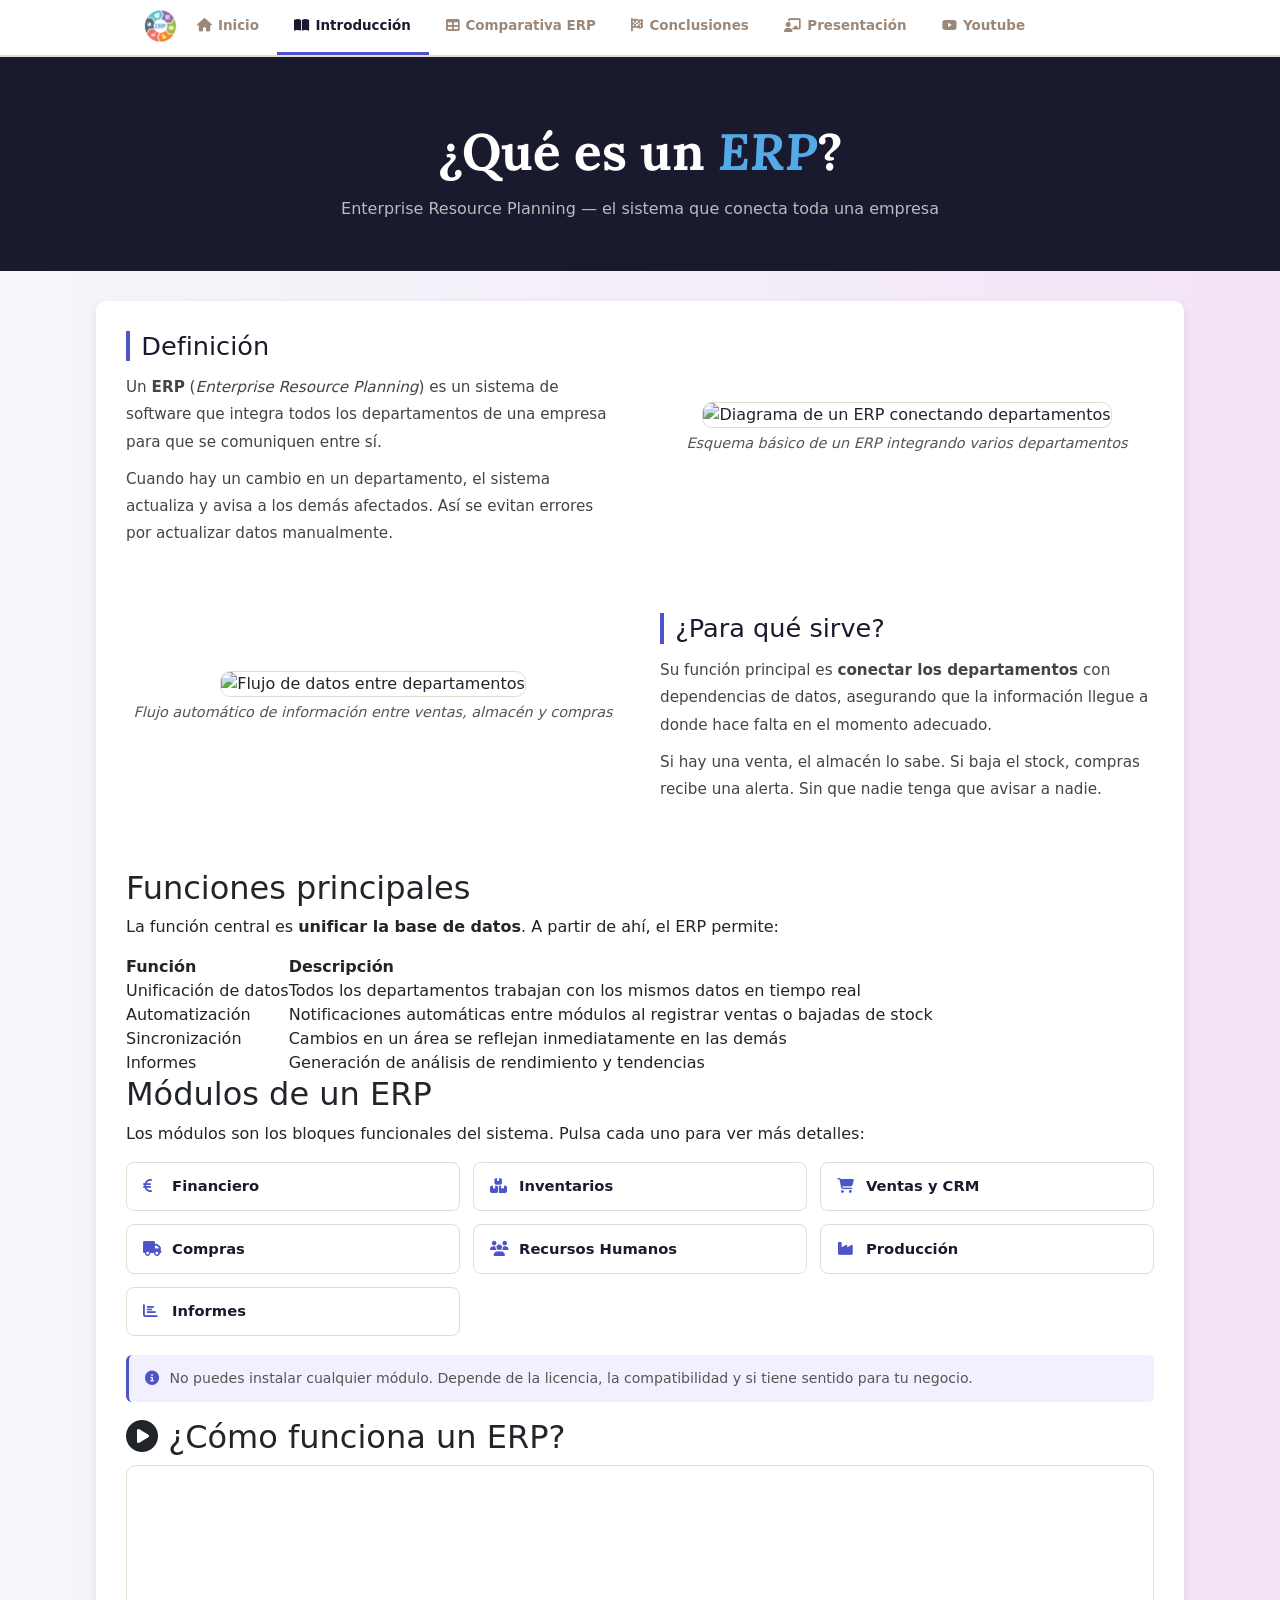
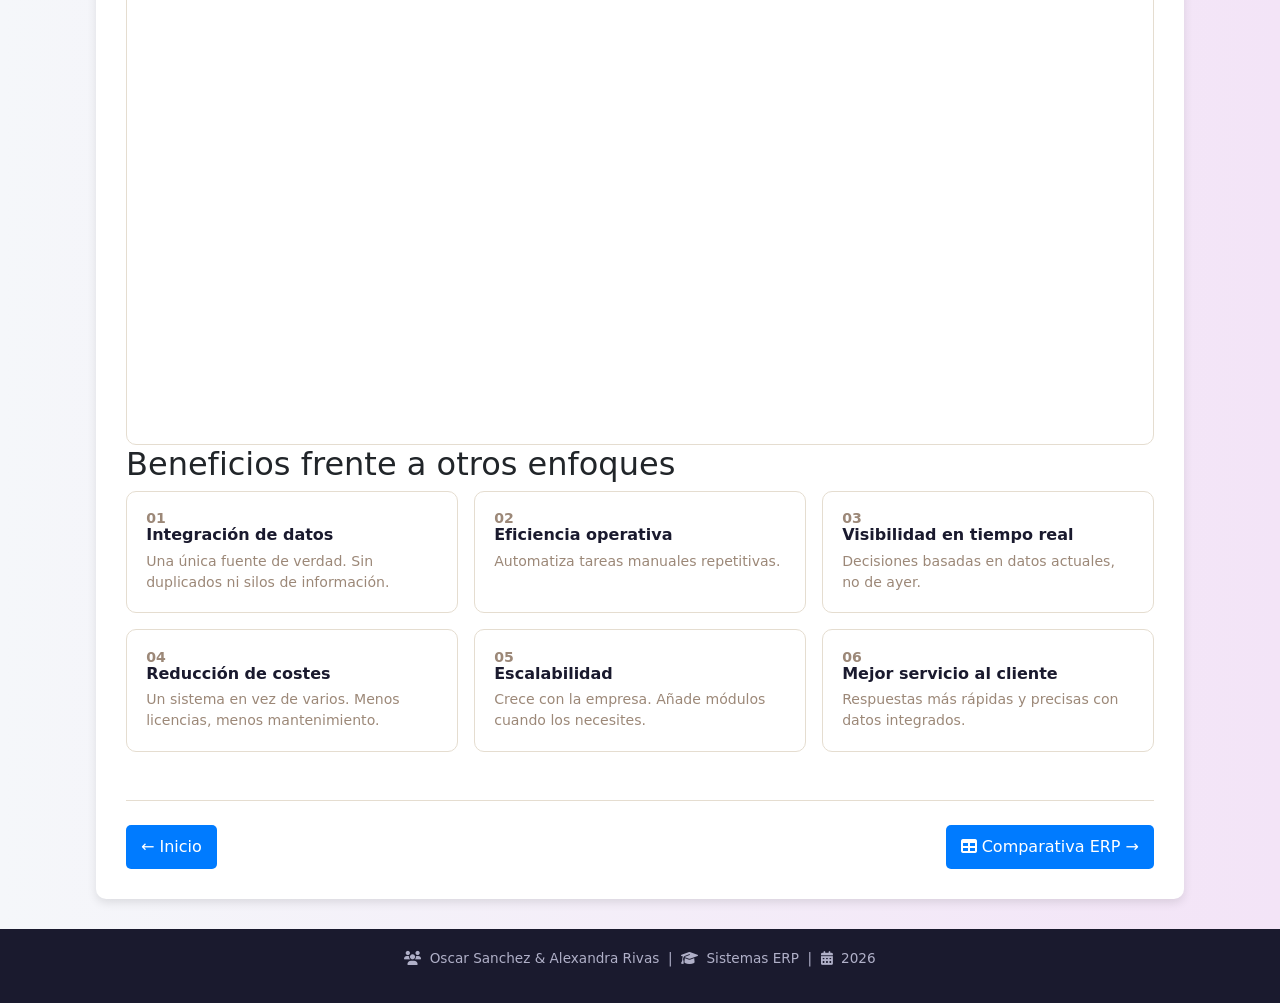
==== paginas/introduccion.html @ 2d0e653b "Estructura medio echa" ====
<!DOCTYPE html>
<html lang="es">
<head>
  <meta charset="UTF-8" />
  <meta name="viewport" content="width=device-width, initial-scale=1.0" />
  <title>Introducción — ERP</title>
  <link rel="icon" href="../img/logo.png" />
  <link rel="stylesheet" href="../css/style.css" />
  <link rel="stylesheet" href="https://cdnjs.cloudflare.com/ajax/libs/font-awesome/6.5.1/css/all.min.css" />
  <link rel="stylesheet" href="https://cdn.jsdelivr.net/npm/bootstrap@5.3.3/dist/css/bootstrap.min.css" />
</head>
<body>

<!-- NAV -->
<nav>
  <ul>
    <li>
      <a href="../index.html" class="logo">
        <img src="../img/logo.png" alt="Logo ERP" />
      </a>
    </li>
    <li><a href="../index.html"><i class="fas fa-house"></i> Inicio</a></li>
    <li><a href="introduccion.html"><i class="fas fa-book-open"></i> Introducción</a></li>
    <li><a href="comparativa.html"><i class="fas fa-table"></i> Comparativa ERP</a></li>
    <li><a href="conclusiones.html"><i class="fas fa-flag-checkered"></i> Conclusiones</a></li>
    <li><a href="presentacion.html"><i class="fas fa-chalkboard-teacher"></i> Presentación</a></li>
    <li><a href="youtube.html"><i class="fab fa-youtube"></i> Youtube</a></li>
  </ul>
</nav>

<!-- CABECERA -->
<div class="cabecera_pagina">
  <h1>¿Qué es un <em>ERP</em>?</h1>
  <p>Enterprise Resource Planning — el sistema que conecta toda una empresa</p>
</div>

<main class="pagina">

  <!-- Definición con imagen-->
  <section class="bloque_texto_img aparece">
    <div class="bloque_texto">
      <h2>Definición</h2>
      <p>Un <strong>ERP</strong> (<em>Enterprise Resource Planning</em>) es un sistema de software que integra todos los departamentos de una empresa para que se comuniquen entre sí.</p>
      <p>Cuando hay un cambio en un departamento, el sistema actualiza y avisa a los demás afectados. Así se evitan errores por actualizar datos manualmente.</p>
    </div>
    <figure class="bloque_figura">
      <!-- Imagen representativa del concepto ERP -->
      <img src="../img/erp.gif" alt="Diagrama de un ERP conectando departamentos" />
      <p class="texto_imagen">Esquema básico de un ERP integrando varios departamentos</p>
    </figure>
  </section>

  <!-- Para qué sirve -->
  <section class="bloque_texto_img invertido aparece">
    <div class="bloque_texto">
      <h2>¿Para qué sirve?</h2>
      <p>Su función principal es <strong>conectar los departamentos</strong> con dependencias de datos, asegurando que la información llegue a donde hace falta en el momento adecuado.</p>
      <p>Si hay una venta, el almacén lo sabe. Si baja el stock, compras recibe una alerta. Sin que nadie tenga que avisar a nadie.</p>
    </div>
    <figure class="bloque_figura">
      <img src="../img/erp.gif" alt="Flujo de datos entre departamentos" />
      <p class="texto_imagen">Flujo automático de información entre ventas, almacén y compras</p>
    </figure>
  </section>

  <!-- Funciones con tabla -->
  <section class="bloque_central aparece">
    <h2>Funciones principales</h2>
    <p>La función central es <strong>unificar la base de datos</strong>. A partir de ahí, el ERP permite:</p>

    <table class="tabla_info">
      <thead>
        <tr>
          <th>Función</th>
          <th>Descripción</th>
        </tr>
      </thead>
      <tbody>
        <tr>
          <td>Unificación de datos</td>
          <td>Todos los departamentos trabajan con los mismos datos en tiempo real</td>
        </tr>
        <tr>
          <td>Automatización</td>
          <td>Notificaciones automáticas entre módulos al registrar ventas o bajadas de stock</td>
        </tr>
        <tr>
          <td>Sincronización</td>
          <td>Cambios en un área se reflejan inmediatamente en las demás</td>
        </tr>
        <tr>
          <td>Informes</td>
          <td>Generación de análisis de rendimiento y tendencias</td>
        </tr>
      </tbody>
    </table>
  </section>

  <!-- Módulos con details/summary -->
  <section class="bloque_central aparece">
    <h2>Módulos de un ERP</h2>
    <p>Los módulos son los bloques funcionales del sistema. Pulsa cada uno para ver más detalles:</p>

    <div class="lista_modulos">

      <details class="modulo">
        <summary><i class="fas fa-euro-sign"></i> Financiero</summary>
        <p>Gestión del dinero y el presupuesto. Imprescindible para tomar decisiones.</p>
      </details>

      <details class="modulo">
        <summary><i class="fas fa-boxes"></i> Inventarios</summary>
        <p>Evita roturas de stock y controla el movimiento de mercancías.</p>
      </details>

      <details class="modulo">
        <summary><i class="fas fa-shopping-cart"></i> Ventas y CRM</summary>
        <p>Maneja datos de ventas y ayuda a mantener a los clientes satisfechos.</p>
      </details>

      <details class="modulo">
        <summary><i class="fas fa-truck"></i> Compras</summary>
        <p>Controla compras a proveedores para asegurar el suministro.</p>
      </details>

      <details class="modulo">
        <summary><i class="fas fa-users"></i> Recursos Humanos</summary>
        <p>Gestiona empleados: salarios, nóminas, vacaciones y bajas.</p>
      </details>

      <details class="modulo">
        <summary><i class="fas fa-industry"></i> Producción</summary>
        <p>Planifica y controla la fabricación. Solo útil si la empresa produce.</p>
      </details>

      <details class="modulo">
        <summary><i class="fas fa-chart-bar"></i> Informes</summary>
        <p>Detecta tendencias, épocas de mayor demanda y rendimiento general.</p>
      </details>

    </div>

    <p class="nota"><i class="fas fa-info-circle"></i> No puedes instalar cualquier módulo. Depende de la licencia, la compatibilidad y si tiene sentido para tu negocio.</p>
  </section>

  <!-- Vídeo explicativo -->
  <section class="bloque_central aparece">
    <h2><i class="fas fa-play-circle"></i> ¿Cómo funciona un ERP?</h2>
    <div class="video_contenedor">
      <iframe
        src="https://www.youtube.com/embed/TpOrRFgFiMg"
        title="Explicación de qué es un ERP"
        allowfullscreen>
      </iframe>
    </div>
  </section>

  <!-- Beneficios con tarjetas Bootstrap -->
  <section class="bloque_central aparece">
    <h2>Beneficios frente a otros enfoques</h2>
    <div class="row g-3">
      <div class="col-md-4">
        <div class="tarjeta">
          <p class="tarjeta_num">01</p>
          <h3>Integración de datos</h3>
          <p>Una única fuente de verdad. Sin duplicados ni silos de información.</p>
        </div>
      </div>
      <div class="col-md-4">
        <div class="tarjeta">
          <p class="tarjeta_num">02</p>
          <h3>Eficiencia operativa</h3>
          <p>Automatiza tareas manuales repetitivas.</p>
        </div>
      </div>
      <div class="col-md-4">
        <div class="tarjeta">
          <p class="tarjeta_num">03</p>
          <h3>Visibilidad en tiempo real</h3>
          <p>Decisiones basadas en datos actuales, no de ayer.</p>
        </div>
      </div>
      <div class="col-md-4">
        <div class="tarjeta">
          <p class="tarjeta_num">04</p>
          <h3>Reducción de costes</h3>
          <p>Un sistema en vez de varios. Menos licencias, menos mantenimiento.</p>
        </div>
      </div>
      <div class="col-md-4">
        <div class="tarjeta">
          <p class="tarjeta_num">05</p>
          <h3>Escalabilidad</h3>
          <p>Crece con la empresa. Añade módulos cuando los necesites.</p>
        </div>
      </div>
      <div class="col-md-4">
        <div class="tarjeta">
          <p class="tarjeta_num">06</p>
          <h3>Mejor servicio al cliente</h3>
          <p>Respuestas más rápidas y precisas con datos integrados.</p>
        </div>
      </div>
    </div>
  </section>

  <!-- Navegación entre páginas -->
  <div class="nav_paginas">
    <a href="../index.html" class="boton_nav"><span>←</span> Inicio</a>
    <a href="comparativa.html" class="boton_nav"><i class="fas fa-table"></i> Comparativa ERP <span>→</span></a>
  </div>

</main>

<!-- FOOTER -->
<footer>
  <p>
    <i class="fas fa-users"></i> Oscar Sanchez &amp; Alexandra Rivas
    &nbsp;|&nbsp;
    <i class="fas fa-graduation-cap"></i> Sistemas ERP
    &nbsp;|&nbsp;
    <i class="fas fa-calendar-alt"></i> 2026
  </p>
</footer>

<script src="https://cdn.jsdelivr.net/npm/bootstrap@5.3.3/dist/js/bootstrap.bundle.min.js"></script>
<script src="../js/main.js"></script>
</body>
</html>
---- css/style.css ----
@import url('https://fonts.googleapis.com/css2?family=Lora:ital,wght@0,400;0,600;0,700;1,400&family=Nunito:wght@300;400;600;700;800&display=swap');

/* ====== VARIABLES ====== */
:root {
  --crema:         #faf7f2;
  --suave:         #f0ebe1;
  --borde:         #e5ddd0;
  --marron:        #6b4f3a;
  --oscuro:        #1a1a2e;
  --naranja:       #e07b39;
  --gris:          #9c8878;
  --azul_fondo:    #eef3fa;
  --azul:          #4e54c8;
  --verde_fondo:   #edf6ed;
  --verde:         #3d7a3c;
  --durazno_fondo: #fdf3eb;
  --durazno:       #c0622a;
}

/* ====== RESET BASE ====== */
* { margin: 0; padding: 0; box-sizing: border-box; }
html { scroll-behavior: smooth; }

body {
  font-family: 'Nunito', sans-serif;
  background: var(--crema);
  color: var(--oscuro);
  overflow-x: hidden;
  background: linear-gradient(to right, #f5f7fa, #f3e4f7);
  font-family: Arial, sans-serif;
}

/* ====== NAV ====== */
nav {
  position: sticky;
  top: 0;
  z-index: 100;
  background: #fff;
  border-bottom: 2px solid var(--borde);
  padding: 0 2rem;
  box-shadow: 0 2px 14px rgba(0,0,0,0.05);
}

nav ul {
  list-style: none;
  display: flex;
  max-width: 1060px;
  margin: 0 auto;
  overflow-x: auto;
}

nav ul li a {
  display: flex;
  align-items: center;
  gap: 0.4rem;
  padding: 1rem 1.1rem;
  color: var(--gris);
  text-decoration: none;
  font-size: 0.84rem;
  font-weight: 700;
  white-space: nowrap;
  border-bottom: 3px solid transparent;
  transition: color 0.2s, border-color 0.2s;
}

nav ul li a:hover,
nav ul li a.activo {
  color: var(--oscuro);
  border-bottom-color: var(--azul);
}

/* Logo en el nav */
.logo {
  display: flex;
  align-items: center;
  margin-right: auto;
  padding: 0.6rem 0;
  text-decoration: none;
}

.logo img {
  height: 32px;
  width: auto;
}

/* ====== FOOTER ====== */
footer {
  background-color: var(--oscuro);
  color: #b0b0c8;
  text-align: center;
  padding: 1.2rem 1rem;
  font-size: 0.85rem;
}

footer i { margin-right: 4px; }

/* ====== PORTADA (index) ====== */
.portada {
  background-image: url(../img/erp.gif);
  background-size: cover;
  background-position: center;
  min-height: 100vh;
  display: flex;
  flex-direction: column;
  justify-content: center;
  align-items: center;
  text-align: center;
  padding: 5rem 2rem 4rem;
}

.fondo_titulo {
  background-color: rgba(0,0,0,0.55);
  display: inline-block;
  padding: 24px 36px;
  border-radius: 14px;
}

.portada h1 {
  color: #fff;
  text-shadow: 2px 2px 8px rgba(0,0,0,0.7);
  font-family: 'Lora', serif;
  font-size: clamp(2.2rem, 5.5vw, 4.5rem);
  font-weight: 700;
  line-height: 1.2;
  max-width: 820px;
  animation: subirFade 0.6s 0.1s ease both;
}

.portada h1 em {
  font-style: italic;
  color: #54aae7;
}

/* ====== CABECERA DE PÁGINA INTERIOR ====== */
.cabecera_pagina {
  background: var(--oscuro);
  color: #fff;
  text-align: center;
  padding: 4rem 2rem 3rem;
  position: relative;
  overflow: hidden;
}

.cabecera_pagina h1 {
  font-family: 'Lora', serif;
  font-size: clamp(2rem, 4.5vw, 3.2rem);
  font-weight: 700;
  line-height: 1.2;
  margin-bottom: 0.8rem;
}

.cabecera_pagina h1 em {
  color: #54aae7;
  font-style: italic;
}

.cabecera_pagina p {
  color: rgba(255,255,255,0.7);
  font-size: 1rem;
  max-width: 600px;
  margin: 0 auto;
  line-height: 1.7;
}



/* ====== LAYOUT PRINCIPAL ====== */
.contenido {
  max-width: 1060px;
  margin: 0 auto;
  padding: 4rem 2rem;
}

/* Fondo alternativo para secciones */
.fondo_calido {
  background: var(--suave);
  padding: 4rem 2rem;
}

.fondo_calido .contenido {
  padding: 0;
}

/* ====== ETIQUETA PEQUEÑA (encima de h2) ====== */
.etiqueta {
  display: inline-flex;
  align-items: center;
  gap: 0.5rem;
  font-size: 0.72rem;
  font-weight: 800;
  letter-spacing: 0.14em;
  text-transform: uppercase;
  color: var(--naranja);
  margin-bottom: 0.6rem;
}

/* Títulos h2 de sección */
h2.titulo {
  font-family: 'Lora', serif;
  font-size: clamp(1.6rem, 3.5vw, 2.4rem);
  font-weight: 700;
  color: var(--oscuro);
  margin-bottom: 0.7rem;
}

.descripcion_seccion {
  font-size: 1rem;
  color: var(--gris);
  line-height: 1.85;
  max-width: 640px;
  margin-bottom: 2.5rem;
}

/* ====== TARJETAS DE ÁREAS (index) ====== */
.bloques {
  display: grid;
  grid-template-columns: repeat(auto-fit, minmax(230px, 1fr));
  gap: 1.2rem;
}

.bloque_area {
  border-radius: 18px;
  padding: 2rem 1.8rem;
  text-decoration: none;
  display: block;
  transition: transform 0.25s, box-shadow 0.25s;
}

.bloque_area:hover {
  transform: translateY(-5px);
  box-shadow: 0 16px 40px rgba(0,0,0,0.1);
}

.bloque_area.erp      { background: var(--azul_fondo);    border: 2px solid #c8daf0; }
.bloque_area.modulos  { background: var(--verde_fondo);   border: 2px solid #b8ddb8; }
.bloque_area.ventajas { background: var(--durazno_fondo); border: 2px solid #f0ccaa; }

.icono_bloque {
  font-size: 2.5rem;
  margin-bottom: 0.8rem;
  display: block;
}

.bloque_area h3 {
  font-family: 'Lora', serif;
  font-size: 1.05rem;
  font-weight: 700;
  margin-bottom: 0.5rem;
}

.bloque_area.erp h3      { color: var(--azul); }
.bloque_area.modulos h3  { color: var(--verde); }
.bloque_area.ventajas h3 { color: var(--durazno); }

.bloque_area p {
  font-size: 0.87rem;
  line-height: 1.65;
  color: var(--marron);
}

/* ====== PÁGINA INTERIOR (introduccion, etc.) ====== */
.pagina {
  background-color: white;
  padding: 30px;
  margin: 30px auto;
  width: 85%;
  border-radius: 10px;
  box-shadow: 0 4px 10px rgba(0,0,0,0.1);
}

/* Bloques texto + imagen */
.bloque_texto_img {
  display: flex;
  gap: 2.5rem;
  align-items: center;
  margin-bottom: 3.5rem;
  flex-wrap: wrap;
}

.bloque_texto_img.invertido {
  flex-direction: row-reverse;
}

.bloque_texto {
  flex: 1;
  min-width: 260px;
}

.bloque_texto h2 {
  font-size: 1.6rem;
  color: var(--oscuro);
  margin-bottom: 0.8rem;
  border-left: 4px solid var(--azul);
  padding-left: 0.7rem;
}

.bloque_texto p {
  font-size: 0.95rem;
  line-height: 1.8;
  color: #444;
  margin-bottom: 0.6rem;
}

/* figure con imagen */
.bloque_figura {
  flex: 1;
  min-width: 260px;
  text-align: center;
}

.bloque_figura img {
  width: 100%;
  border-radius: 10px;
  border: 1px solid var(--borde);
}



.texto_imagen {
  text-align: center;
  font-size: 0.9rem;
  color: #555;
  margin-top: 5px;
  font-style: italic;
}
/* ====== MÓDULOS details/summary ====== */
.lista_modulos {
  display: grid;
  grid-template-columns: repeat(auto-fill, minmax(280px, 1fr));
  gap: 0.8rem;
  margin-top: 1rem;
}

.modulo {
  border: 1px solid var(--borde);
  border-radius: 8px;
  background: #fff;
  overflow: hidden;
}

.modulo summary {
  padding: 0.8rem 1rem;
  font-weight: 700;
  cursor: pointer;
  list-style: none;
  color: var(--oscuro);
  font-size: 0.92rem;
  transition: background 0.2s;
}

.modulo summary:hover {
  background: var(--azul_fondo);
}

.modulo summary i {
  color: var(--azul);
  margin-right: 8px;
  width: 16px;
}

.modulo p {
  padding: 0 1rem 0.9rem;
  margin: 0;
  color: #555;
  font-size: 0.88rem;
  line-height: 1.6;
}

/* Nota informativa */
.nota {
  margin-top: 1.2rem;
  font-size: 0.88rem;
  color: #555;
  background: #f0f0ff;
  padding: 0.8rem 1rem;
  border-radius: 6px;
  border-left: 3px solid var(--azul);
}

.nota i { margin-right: 6px; color: var(--azul); }

/* ====== VIDEO ====== */
.video_contenedor {
  position: relative;
  padding-bottom: 56.25%;
  height: 0;
  border-radius: 10px;
  overflow: hidden;
  border: 1px solid var(--borde);
}

.video_contenedor iframe {
  position: absolute;
  top: 0; left: 0;
  width: 100%; height: 100%;
  border: none;
}

/* ====== TARJETAS BENEFICIOS (Bootstrap grid) ====== */
.tarjeta {
  background: #fff;
  border: 1px solid var(--borde);
  border-radius: 10px;
  padding: 1.2rem;
  height: 100%;
}

.tarjeta_num {
  font-size: 2rem;
  font-weight: 700;
  color: #e0e0ef;
  margin: 0 0 0.3rem;
  line-height: 1;
}

.tarjeta h3 {
  font-size: 1rem;
  font-weight: 700;
  color: var(--oscuro);
  margin-bottom: 0.4rem;
}

.tarjeta p {
  font-size: 0.88rem;
  color: var(--gris);
  margin: 0;
}

/* ====== TABLA COMPARATIVA ====== */
.contenedor_tabla {
  overflow-x: auto;
  border-radius: 12px;
  box-shadow: 0 2px 14px rgba(0,0,0,0.07);
  margin: 1.5rem 0;
}

.estilo_tabla {
  width: 100%;
  border-collapse: collapse;
  font-size: 0.85rem;
  background: white;
}

.estilo_tabla thead tr {
  background: var(--oscuro);
  color: white;
}

.estilo_tabla thead th {
  padding: 14px 16px;
  text-align: left;
  font-weight: 700;
  font-size: 0.82rem;
  letter-spacing: 0.04em;
}

.estilo_tabla thead th:first-child { border-radius: 10px 0 0 0; }
.estilo_tabla thead th:last-child  { border-radius: 0 10px 0 0; }

.estilo_tabla tbody tr:nth-child(even) { background: var(--suave); }
.estilo_tabla tbody tr:hover           { background: var(--azul_fondo); }

.estilo_tabla tbody td {
  padding: 12px 16px;
  border-bottom: 1px solid var(--borde);
  vertical-align: top;
  line-height: 1.55;
  color: var(--oscuro);
}

.estilo_tabla tbody td:first-child {
  font-weight: 700;
  color: var(--marron);
  font-size: 0.8rem;
  text-transform: uppercase;
  letter-spacing: 0.05em;
}

/* ====== TARJETAS ERP ====== */
.rejilla_erp {
  display: grid;
  grid-template-columns: repeat(auto-fill, minmax(300px, 1fr));
  gap: 1.4rem;
  margin-top: 2rem;
}

.tarjeta_erp {
  background: white;
  border: 1px solid var(--borde);
  border-top: 4px solid var(--naranja);
  border-radius: 14px;
  padding: 1.8rem;
  box-shadow: 0 2px 12px rgba(0,0,0,0.05);
  transition: transform 0.2s, box-shadow 0.2s;
}

.tarjeta_erp:hover {
  transform: translateY(-3px);
  box-shadow: 0 10px 28px rgba(0,0,0,0.09);
}

.tarjeta_erp.sap   { border-top-color: #0070c0; }
.tarjeta_erp.ms    { border-top-color: #00a4ef; }
.tarjeta_erp.odoo  { border-top-color: #714B67; }
.tarjeta_erp.cegid { border-top-color: var(--verde); }

.tarjeta_erp .nombre_erp {
  font-family: 'Lora', serif;
  font-size: 1.1rem;
  font-weight: 700;
  margin-bottom: 1rem;
  color: var(--oscuro);
}

.tarjeta_erp .nombre_erp .tipo {
  font-family: 'Nunito', sans-serif;
  font-size: 0.64rem;
  font-weight: 800;
  letter-spacing: 0.1em;
  text-transform: uppercase;
  padding: 0.2rem 0.65rem;
  border-radius: 100px;
  margin-left: 8px;
  vertical-align: middle;
  background: var(--suave);
  color: var(--marron);
}

.fila_dato {
  display: flex;
  gap: 8px;
  margin-bottom: 9px;
  font-size: 0.84rem;
  line-height: 1.5;
}

.fila_dato .clave {
  font-weight: 700;
  min-width: 90px;
  flex-shrink: 0;
  color: var(--gris);
  font-size: 0.76rem;
  text-transform: uppercase;
  letter-spacing: 0.04em;
  padding-top: 1px;
}

.fila_dato .valor { color: var(--oscuro); }

/* ====== CONCLUSIONES ====== */
.bloque_conclusion {
  background: white;
  border: 1px solid var(--borde);
  border-left: 5px solid var(--naranja);
  border-radius: 12px;
  padding: 1.8rem 2rem;
  margin-bottom: 1.2rem;
  box-shadow: 0 2px 10px rgba(0,0,0,0.04);
}

.bloque_conclusion p {
  font-size: 0.92rem;
  line-height: 1.8;
  color: #333;
}

/* ====== NAVEGACIÓN ENTRE PÁGINAS ====== */
.nav_paginas {
  display: flex;
  justify-content: space-between;
  align-items: center;
  margin-top: 3rem;
  padding-top: 1.5rem;
  border-top: 1px solid var(--borde);
  flex-wrap: wrap;
  gap: 0.8rem;
}

.boton_nav {
  background-color: #007bff;
  color: white;
  padding: 10px 15px;
  border-radius: 5px;
  text-decoration: none;
}

.boton_nav:hover {
  background-color: #0056b3;
}

/* ====== PRESENTACIÓN ====== */
.presentacion_embed {
  position: relative;
  padding-bottom: 56.25%;
  height: 0;
  border-radius: 10px;
  overflow: hidden;
  border: 1px solid var(--borde);
  box-shadow: 0 4px 20px rgba(0,0,0,0.1);
  margin-top: 1.5rem;
}

.presentacion_embed iframe {
  position: absolute;
  top: 0; left: 0;
  width: 100%; height: 100%;
  border: none;
}

/* ====== YOUTUBE ====== */
.lista_videos {
  display: grid;
  grid-template-columns: repeat(auto-fill, minmax(300px, 1fr));
  gap: 1.5rem;
  margin-top: 1.5rem;
}

.tarjeta_video {
  background: #fff;
  border: 1px solid var(--borde);
  border-radius: 12px;
  overflow: hidden;
  box-shadow: 0 2px 10px rgba(0,0,0,0.06);
}

.tarjeta_video .video_contenedor {
  border-radius: 0;
  border: none;
  border-bottom: 1px solid var(--borde);
}

.tarjeta_video .info_video {
  padding: 0.9rem 1rem;
}

.tarjeta_video .info_video h3 {
  font-size: 0.95rem;
  font-weight: 700;
  color: var(--oscuro);
  margin-bottom: 0.3rem;
}

.tarjeta_video .info_video p {
  font-size: 0.82rem;
  color: var(--gris);
  line-height: 1.5;
}

/* ====== ANIMACIONES ====== */
.aparece {
  opacity: 0;
  transform: translateY(16px);
  transition: opacity 0.5s ease, transform 0.5s ease;
}

.aparece.visible {
  opacity: 1;
  transform: none;
}

@keyframes subirFade {
  from { opacity: 0; transform: translateY(18px); }
  to   { opacity: 1; transform: translateY(0); }
}

/* ====== RESPONSIVE ====== */
@media (max-width: 640px) {
  .rejilla_erp         { grid-template-columns: 1fr; }
  .lista_videos        { grid-template-columns: 1fr; }
  nav ul li a          { padding: 0.9rem 0.75rem; font-size: 0.78rem; }
  .cabecera_pagina h1  { font-size: 1.8rem; }
  .bloque_texto_img    { flex-direction: column !important; }
}
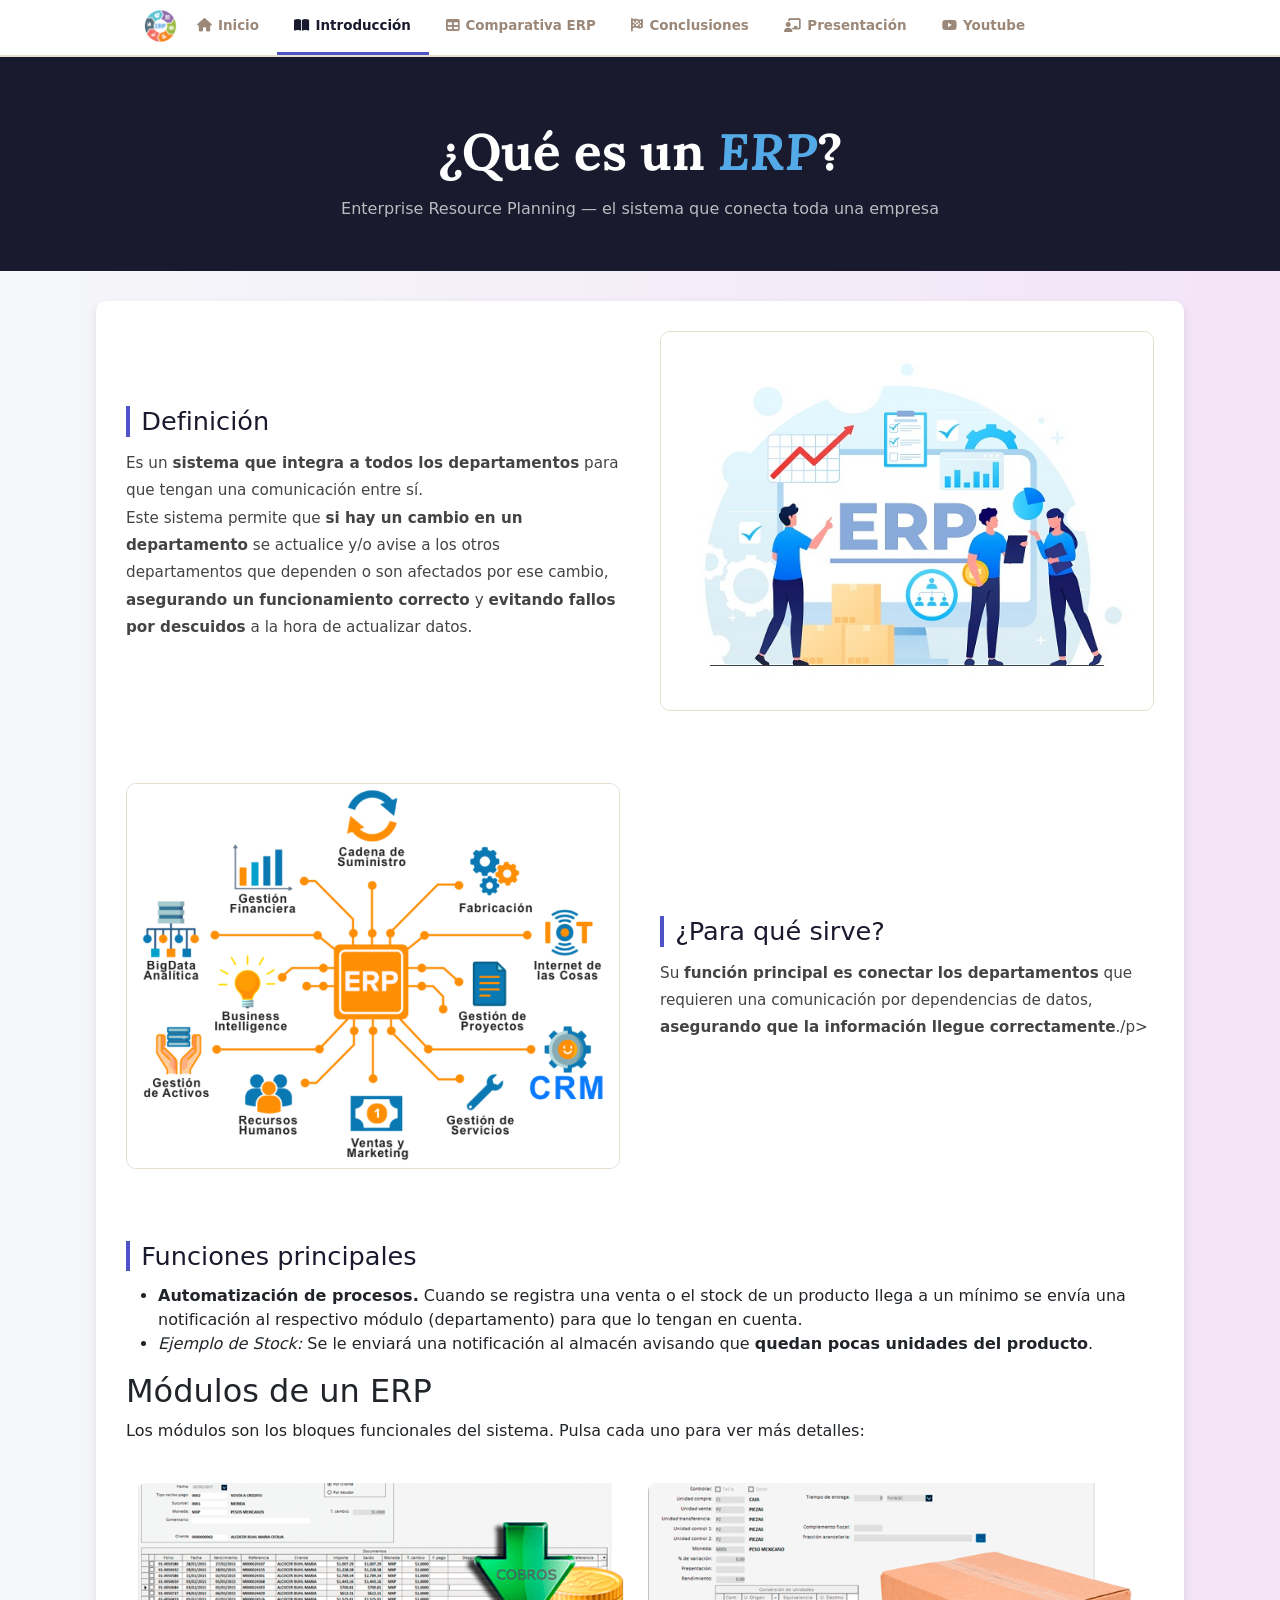
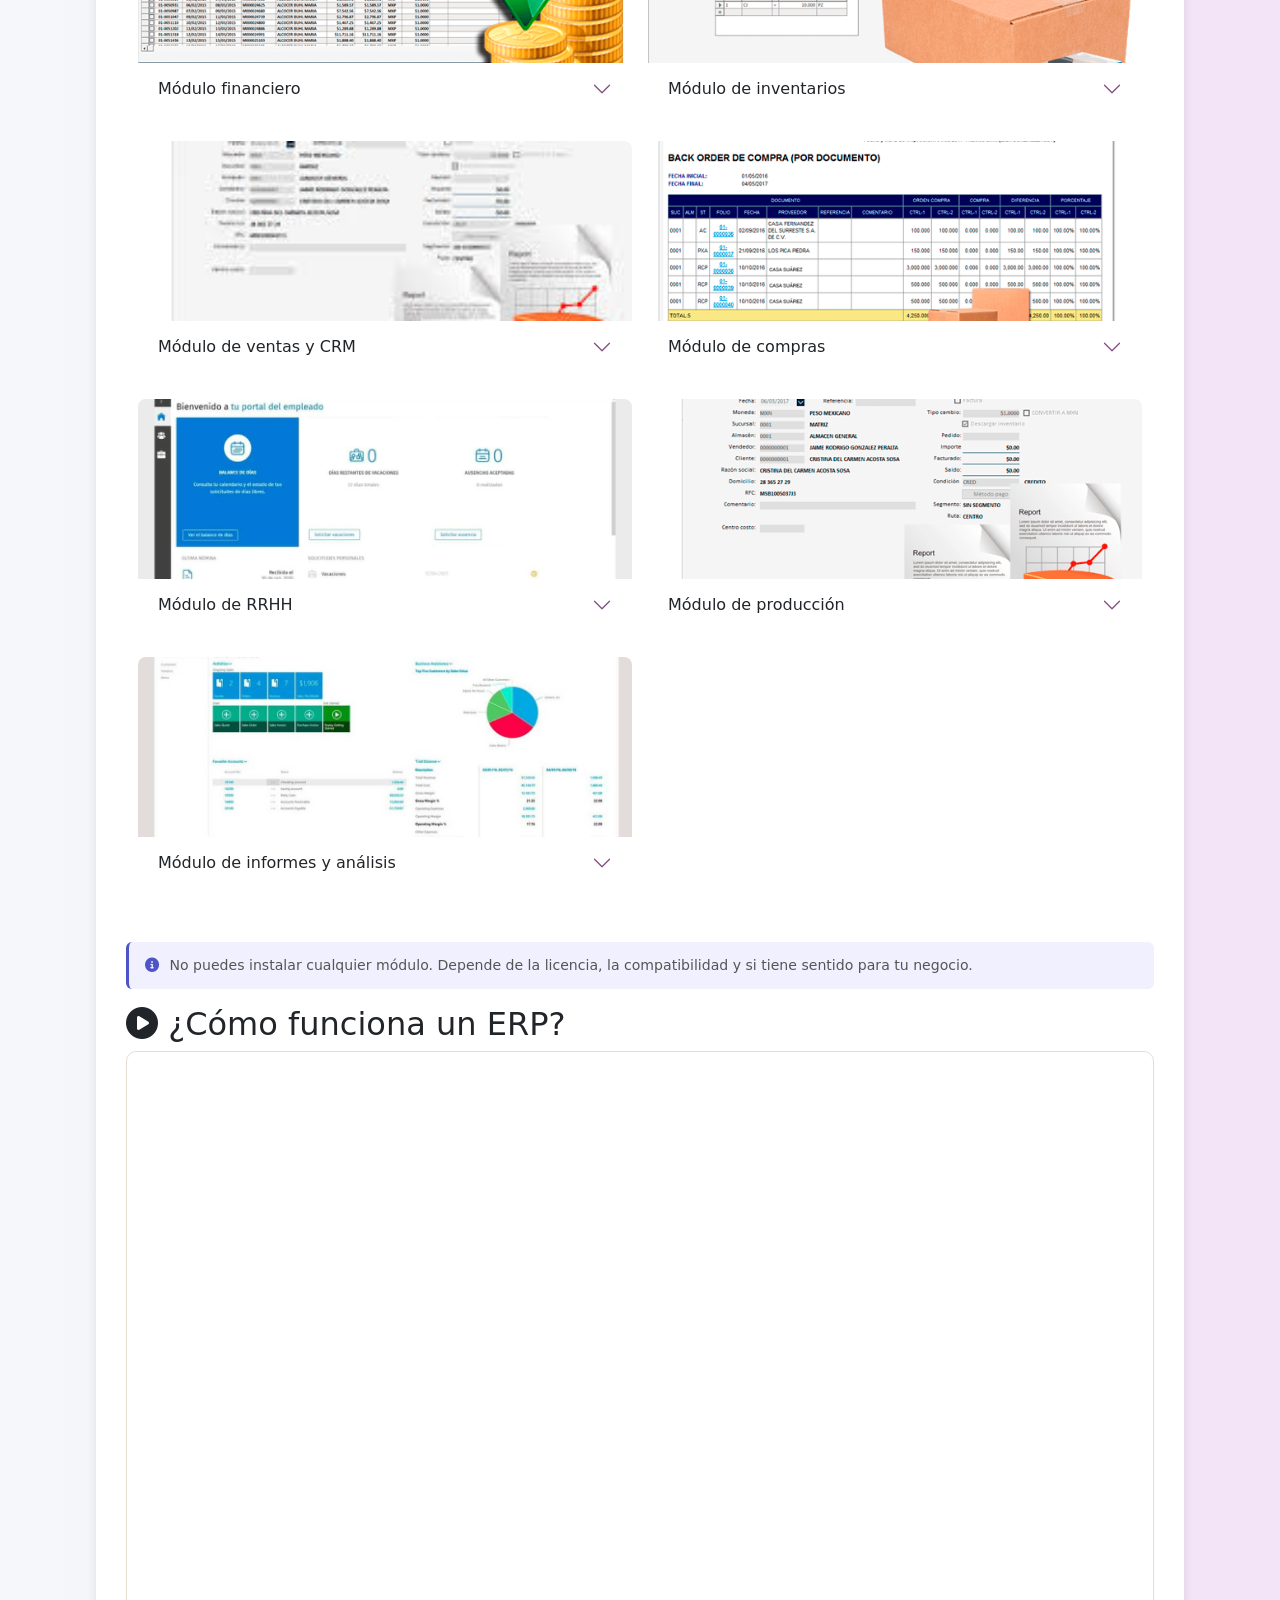
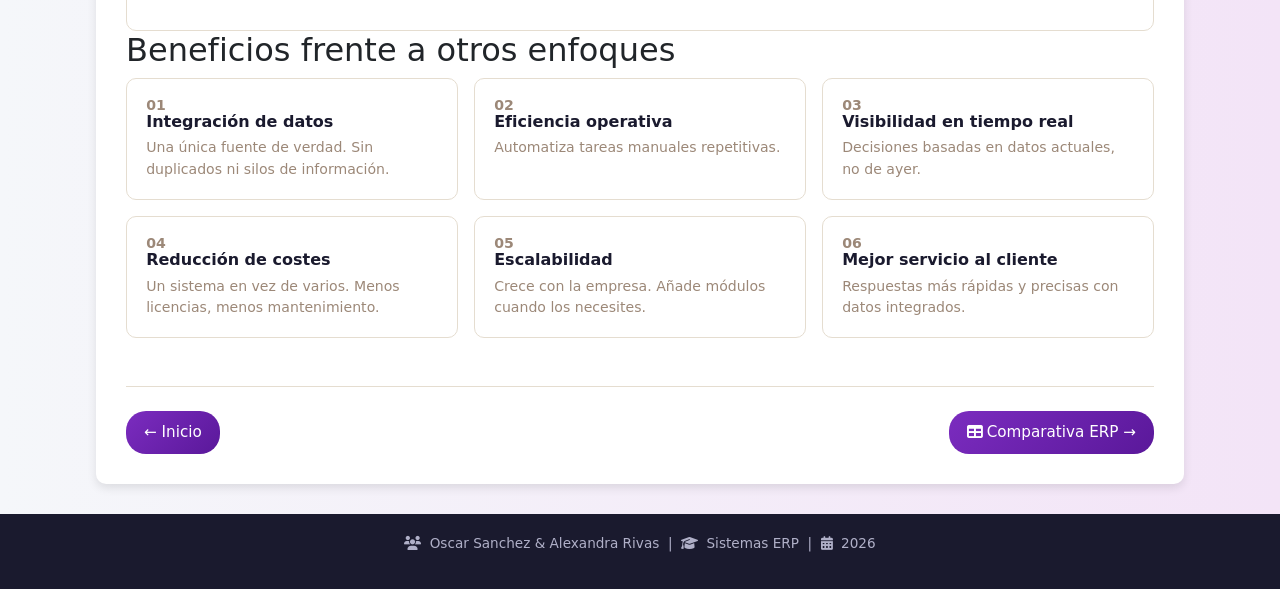
==== commit 98601bde: "Avanze" ====
--- a/paginas/introduccion.html
+++ b/paginas/introduccion.html
@@ -40,13 +40,14 @@
   <section class="bloque_texto_img aparece">
     <div class="bloque_texto">
       <h2>Definición</h2>
-      <p>Un <strong>ERP</strong> (<em>Enterprise Resource Planning</em>) es un sistema de software que integra todos los departamentos de una empresa para que se comuniquen entre sí.</p>
-      <p>Cuando hay un cambio en un departamento, el sistema actualiza y avisa a los demás afectados. Así se evitan errores por actualizar datos manualmente.</p>
+      <p>
+      Es un <strong>sistema que integra a todos los departamentos</strong> para que tengan una comunicación entre sí. <br>
+      Este sistema permite que <strong>si hay un cambio en un departamento</strong> se actualice y/o avise a los otros departamentos que dependen o son afectados por ese cambio, <strong>asegurando un funcionamiento correcto</strong> y <strong>evitando fallos por descuidos</strong> a la hora de actualizar datos.
+      </p>
     </div>
     <figure class="bloque_figura">
       <!-- Imagen representativa del concepto ERP -->
-      <img src="../img/erp.gif" alt="Diagrama de un ERP conectando departamentos" />
-      <p class="texto_imagen">Esquema básico de un ERP integrando varios departamentos</p>
+      <img src="../img/definicion.png" alt="Diagrama de un ERP conectando departamentos" />
     </figure>
   </section>
 
@@ -54,46 +55,26 @@
   <section class="bloque_texto_img invertido aparece">
     <div class="bloque_texto">
       <h2>¿Para qué sirve?</h2>
-      <p>Su función principal es <strong>conectar los departamentos</strong> con dependencias de datos, asegurando que la información llegue a donde hace falta en el momento adecuado.</p>
-      <p>Si hay una venta, el almacén lo sabe. Si baja el stock, compras recibe una alerta. Sin que nadie tenga que avisar a nadie.</p>
+      <p>Su <strong>función principal es conectar los departamentos</strong> que requieren una comunicación por dependencias de datos, <strong>asegurando que la información llegue correctamente</strong>./p>
     </div>
     <figure class="bloque_figura">
-      <img src="../img/erp.gif" alt="Flujo de datos entre departamentos" />
-      <p class="texto_imagen">Flujo automático de información entre ventas, almacén y compras</p>
+      <img src="../img/funcion.png" alt="Flujo de datos entre departamentos" />
     </figure>
   </section>
 
   <!-- Funciones con tabla -->
   <section class="bloque_central aparece">
-    <h2>Funciones principales</h2>
-    <p>La función central es <strong>unificar la base de datos</strong>. A partir de ahí, el ERP permite:</p>
-
-    <table class="tabla_info">
-      <thead>
-        <tr>
-          <th>Función</th>
-          <th>Descripción</th>
-        </tr>
-      </thead>
-      <tbody>
-        <tr>
-          <td>Unificación de datos</td>
-          <td>Todos los departamentos trabajan con los mismos datos en tiempo real</td>
-        </tr>
-        <tr>
-          <td>Automatización</td>
-          <td>Notificaciones automáticas entre módulos al registrar ventas o bajadas de stock</td>
-        </tr>
-        <tr>
-          <td>Sincronización</td>
-          <td>Cambios en un área se reflejan inmediatamente en las demás</td>
-        </tr>
-        <tr>
-          <td>Informes</td>
-          <td>Generación de análisis de rendimiento y tendencias</td>
-        </tr>
-      </tbody>
-    </table>
+    <div class="bloque_texto">
+      <h2>Funciones principales</h2>
+      <ul>
+        <li>
+          <strong>Automatización de procesos.</strong> Cuando se registra una venta o el stock de un producto llega a un mínimo se envía una notificación al respectivo módulo (departamento) para que lo tengan en cuenta.
+        </li>
+        <li>
+          <em>Ejemplo de Stock:</em> Se le enviará una notificación al almacén avisando que <strong>quedan pocas unidades del producto</strong>.
+        </li>
+      </ul>
+    </div>
   </section>
 
   <!-- Módulos con details/summary -->
@@ -101,44 +82,137 @@
     <h2>Módulos de un ERP</h2>
     <p>Los módulos son los bloques funcionales del sistema. Pulsa cada uno para ver más detalles:</p>
 
-    <div class="lista_modulos">
-
-      <details class="modulo">
-        <summary><i class="fas fa-euro-sign"></i> Financiero</summary>
-        <p>Gestión del dinero y el presupuesto. Imprescindible para tomar decisiones.</p>
-      </details>
-
-      <details class="modulo">
-        <summary><i class="fas fa-boxes"></i> Inventarios</summary>
-        <p>Evita roturas de stock y controla el movimiento de mercancías.</p>
-      </details>
-
-      <details class="modulo">
-        <summary><i class="fas fa-shopping-cart"></i> Ventas y CRM</summary>
-        <p>Maneja datos de ventas y ayuda a mantener a los clientes satisfechos.</p>
-      </details>
-
-      <details class="modulo">
-        <summary><i class="fas fa-truck"></i> Compras</summary>
-        <p>Controla compras a proveedores para asegurar el suministro.</p>
-      </details>
-
-      <details class="modulo">
-        <summary><i class="fas fa-users"></i> Recursos Humanos</summary>
-        <p>Gestiona empleados: salarios, nóminas, vacaciones y bajas.</p>
-      </details>
-
-      <details class="modulo">
-        <summary><i class="fas fa-industry"></i> Producción</summary>
-        <p>Planifica y controla la fabricación. Solo útil si la empresa produce.</p>
-      </details>
-
-      <details class="modulo">
-        <summary><i class="fas fa-chart-bar"></i> Informes</summary>
-        <p>Detecta tendencias, épocas de mayor demanda y rendimiento general.</p>
-      </details>
-
-    </div>
+    <div class="container py-4">
+    <div class="row g-3">
+
+      <div class="col-6">
+        <div class="caja accordion" id="grupo1">
+          <img class="foto" src="../img/financiero.png" alt="Financiero">
+          <div class="accordion-item border-0">
+            <h2 class="accordion-header">
+              <button class="accordion-button collapsed" type="button" data-bs-toggle="collapse" data-bs-target="#uno" data-bs-parent="#grupo1">
+                Módulo financiero
+              </button>
+            </h2>
+            <div id="uno" class="accordion-collapse collapse">
+              <div class="accordion-body text-muted">
+                Gestión del dinero y el presupuesto. Toda empresa necesita conocer su situación financiera para poder tomar decisiones.
+              </div>
+            </div>
+          </div>
+        </div>
+      </div>
+
+      <div class="col-6">
+        <div class="caja accordion" id="grupo2">
+          <img class="foto" src="../img/inventarios.png" alt="Inventarios">
+          <div class="accordion-item border-0">
+            <h2 class="accordion-header">
+              <button class="accordion-button collapsed" type="button" data-bs-toggle="collapse" data-bs-target="#dos" data-bs-parent="#grupo2">
+                Módulo de inventarios
+              </button>
+            </h2>
+            <div id="dos" class="accordion-collapse collapse">
+              <div class="accordion-body text-muted">
+                Evita roturas de stock siempre que esté bien alimentado y haya alguien pendiente de las alertas para actuar a tiempo.
+              </div>
+            </div>
+          </div>
+        </div>
+      </div>
+
+      <div class="col-6">
+        <div class="caja accordion" id="grupo3">
+          <img class="foto" src="../img/ventas.jpg" alt="Ventas">
+          <div class="accordion-item border-0">
+            <h2 class="accordion-header">
+              <button class="accordion-button collapsed" type="button" data-bs-toggle="collapse" data-bs-target="#tres" data-bs-parent="#grupo3">
+                Módulo de ventas y CRM
+              </button>
+            </h2>
+            <div id="tres" class="accordion-collapse collapse">
+              <div class="accordion-body text-muted">
+                Maneja los datos de las ventas, ayuda a vender más y a mantener a los clientes contentos. Depende de los comerciales, no del software.
+              </div>
+            </div>
+          </div>
+        </div>
+      </div>
+
+      <div class="col-6">
+        <div class="caja accordion" id="grupo4">
+          <img class="foto" src="../img/compras.png" alt="Compras">
+          <div class="accordion-item border-0">
+            <h2 class="accordion-header">
+              <button class="accordion-button collapsed" type="button" data-bs-toggle="collapse" data-bs-target="#cuatro" data-bs-parent="#grupo4">
+                Módulo de compras
+              </button>
+            </h2>
+            <div id="cuatro" class="accordion-collapse collapse">
+              <div class="accordion-body text-muted">
+                Controla las compras a los proveedores y ayuda a que tengas lo necesario para operar tu empresa.
+              </div>
+            </div>
+          </div>
+        </div>
+      </div>
+
+      <div class="col-6">
+        <div class="caja accordion" id="grupo5">
+          <img class="foto" src="../img/rrhh.jpg" alt="RRHH">
+          <div class="accordion-item border-0">
+            <h2 class="accordion-header">
+              <button class="accordion-button collapsed" type="button" data-bs-toggle="collapse" data-bs-target="#cinco" data-bs-parent="#grupo5">
+                Módulo de RRHH
+              </button>
+            </h2>
+            <div id="cinco" class="accordion-collapse collapse">
+              <div class="accordion-body text-muted">
+                Gestiona a los empleados: salarios, nóminas, vacaciones, bajas...
+              </div>
+            </div>
+          </div>
+        </div>
+      </div>
+
+      <div class="col-6">
+        <div class="caja accordion" id="grupo6">
+          <img class="foto" src="../img/produccion.png" alt="Producción">
+          <div class="accordion-item border-0">
+            <h2 class="accordion-header">
+              <button class="accordion-button collapsed" type="button" data-bs-toggle="collapse" data-bs-target="#seis" data-bs-parent="#grupo6">
+                Módulo de producción
+              </button>
+            </h2>
+            <div id="seis" class="accordion-collapse collapse">
+              <div class="accordion-body text-muted">
+                Te ayuda a planificar, controlar y fabricar los productos. Si la empresa no fabrica, no tiene sentido pagar por este módulo.
+              </div>
+            </div>
+          </div>
+        </div>
+      </div>
+
+      <div class="col-6">
+        <div class="caja accordion" id="grupo7">
+          <img class="foto" src="../img/analisis.jpg" alt="Informes">
+          <div class="accordion-item border-0">
+            <h2 class="accordion-header">
+              <button class="accordion-button collapsed" type="button" data-bs-toggle="collapse" data-bs-target="#siete" data-bs-parent="#grupo7">
+                Módulo de informes y análisis
+              </button>
+            </h2>
+            <div id="siete" class="accordion-collapse collapse">
+              <div class="accordion-body text-muted">
+                Muestra en qué épocas del año hay más demanda, en qué países tiene mejor encaje el producto, y otra información clave para tomar decisiones.
+              </div>
+            </div>
+          </div>
+        </div>
+      </div>
+
+    </div>
+  </div>
 
     <p class="nota"><i class="fas fa-info-circle"></i> No puedes instalar cualquier módulo. Depende de la licencia, la compatibilidad y si tiene sentido para tu negocio.</p>
   </section>
--- a/css/style.css
+++ b/css/style.css
@@ -128,7 +128,7 @@
 
 .portada h1 em {
   font-style: italic;
-  color: #54aae7;
+  color: #8c37b3;
 }
 
 /* ====== CABECERA DE PÁGINA INTERIOR ====== */
@@ -323,47 +323,48 @@
   margin-top: 5px;
   font-style: italic;
 }
-/* ====== MÓDULOS details/summary ====== */
-.lista_modulos {
-  display: grid;
-  grid-template-columns: repeat(auto-fill, minmax(280px, 1fr));
-  gap: 0.8rem;
-  margin-top: 1rem;
-}
-
-.modulo {
-  border: 1px solid var(--borde);
+
+.foto {
+  width: 100%;
+  height: 180px;
+  object-fit: cover;
+}
+
+.caja {
   border-radius: 8px;
-  background: #fff;
   overflow: hidden;
 }
 
-.modulo summary {
-  padding: 0.8rem 1rem;
-  font-weight: 700;
-  cursor: pointer;
-  list-style: none;
-  color: var(--oscuro);
-  font-size: 0.92rem;
-  transition: background 0.2s;
-}
-
-.modulo summary:hover {
-  background: var(--azul_fondo);
-}
-
-.modulo summary i {
-  color: var(--azul);
-  margin-right: 8px;
-  width: 16px;
-}
-
-.modulo p {
-  padding: 0 1rem 0.9rem;
-  margin: 0;
-  color: #555;
-  font-size: 0.88rem;
-  line-height: 1.6;
+/* Acordeón */
+.accordion-button {
+  background-color: #f3e8ff; /* morado muy claro */
+  color: #5a189a;
+  font-weight: 500;
+  transition: 0.3s;
+}
+
+.accordion-item {
+  margin-bottom: 10px;
+  border-radius: 8px;
+  overflow: hidden;
+}
+
+.accordion-button:not(.collapsed) {
+  background-color: #7b2cbf; /* morado principal */
+  color: #ffffff;
+}
+
+.accordion-button:hover {
+  background-color: #e0d4f7;
+}
+
+/* Flecha */
+.accordion-button::after {
+  filter: invert(25%) sepia(60%) saturate(400%) hue-rotate(250deg);
+}
+
+.accordion-button:not(.collapsed)::after {
+  filter: invert(1);
 }
 
 /* Nota informativa */
@@ -577,15 +578,19 @@
 }
 
 .boton_nav {
-  background-color: #007bff;
+  display: inline-block;
+  background: linear-gradient(135deg, #7b2cbf, #5a189a);
   color: white;
-  padding: 10px 15px;
-  border-radius: 5px;
+  padding: 10px 18px;
+  border-radius: 20px;
   text-decoration: none;
+  font-size: 0.95rem;
+  transition: 0.3s;
 }
 
 .boton_nav:hover {
-  background-color: #0056b3;
+  background: linear-gradient(135deg, #5a189a, #3c096c);
+  transform: translateY(-1px);
 }
 
 /* ====== PRESENTACIÓN ====== */
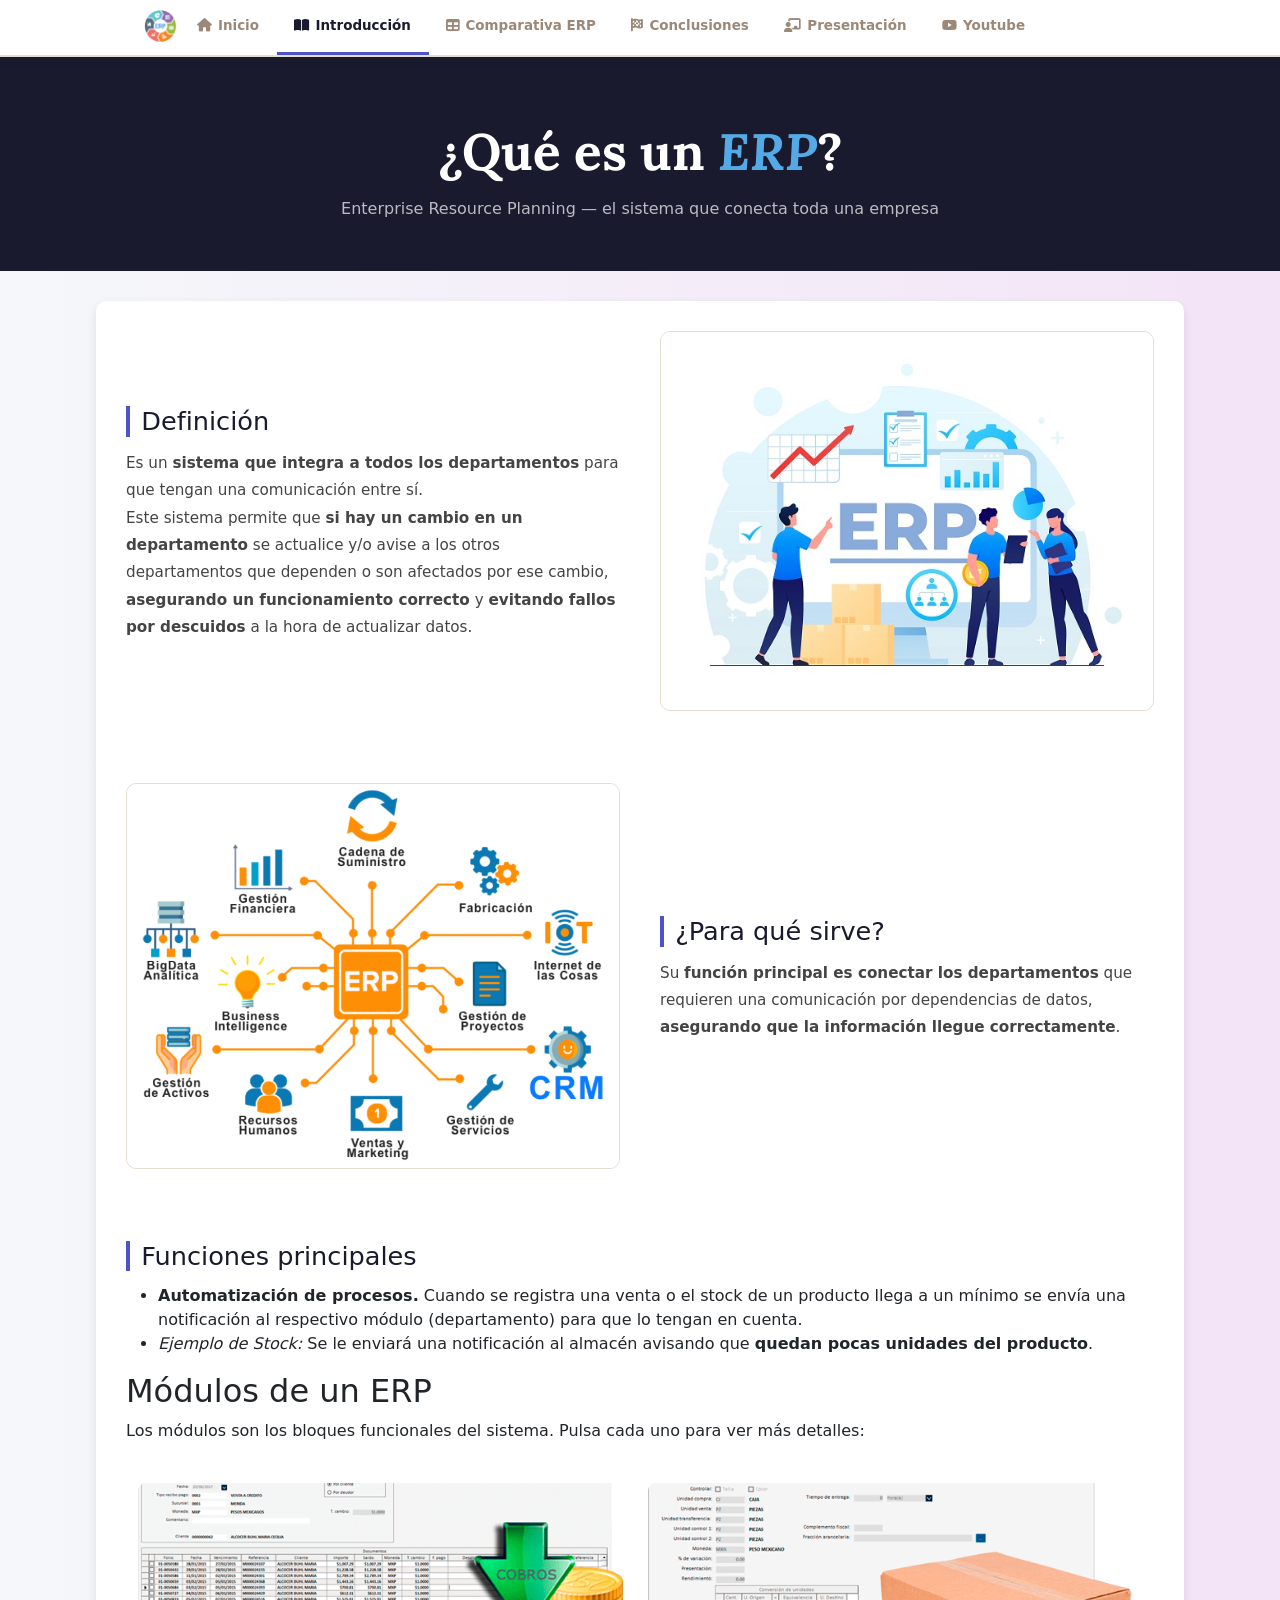
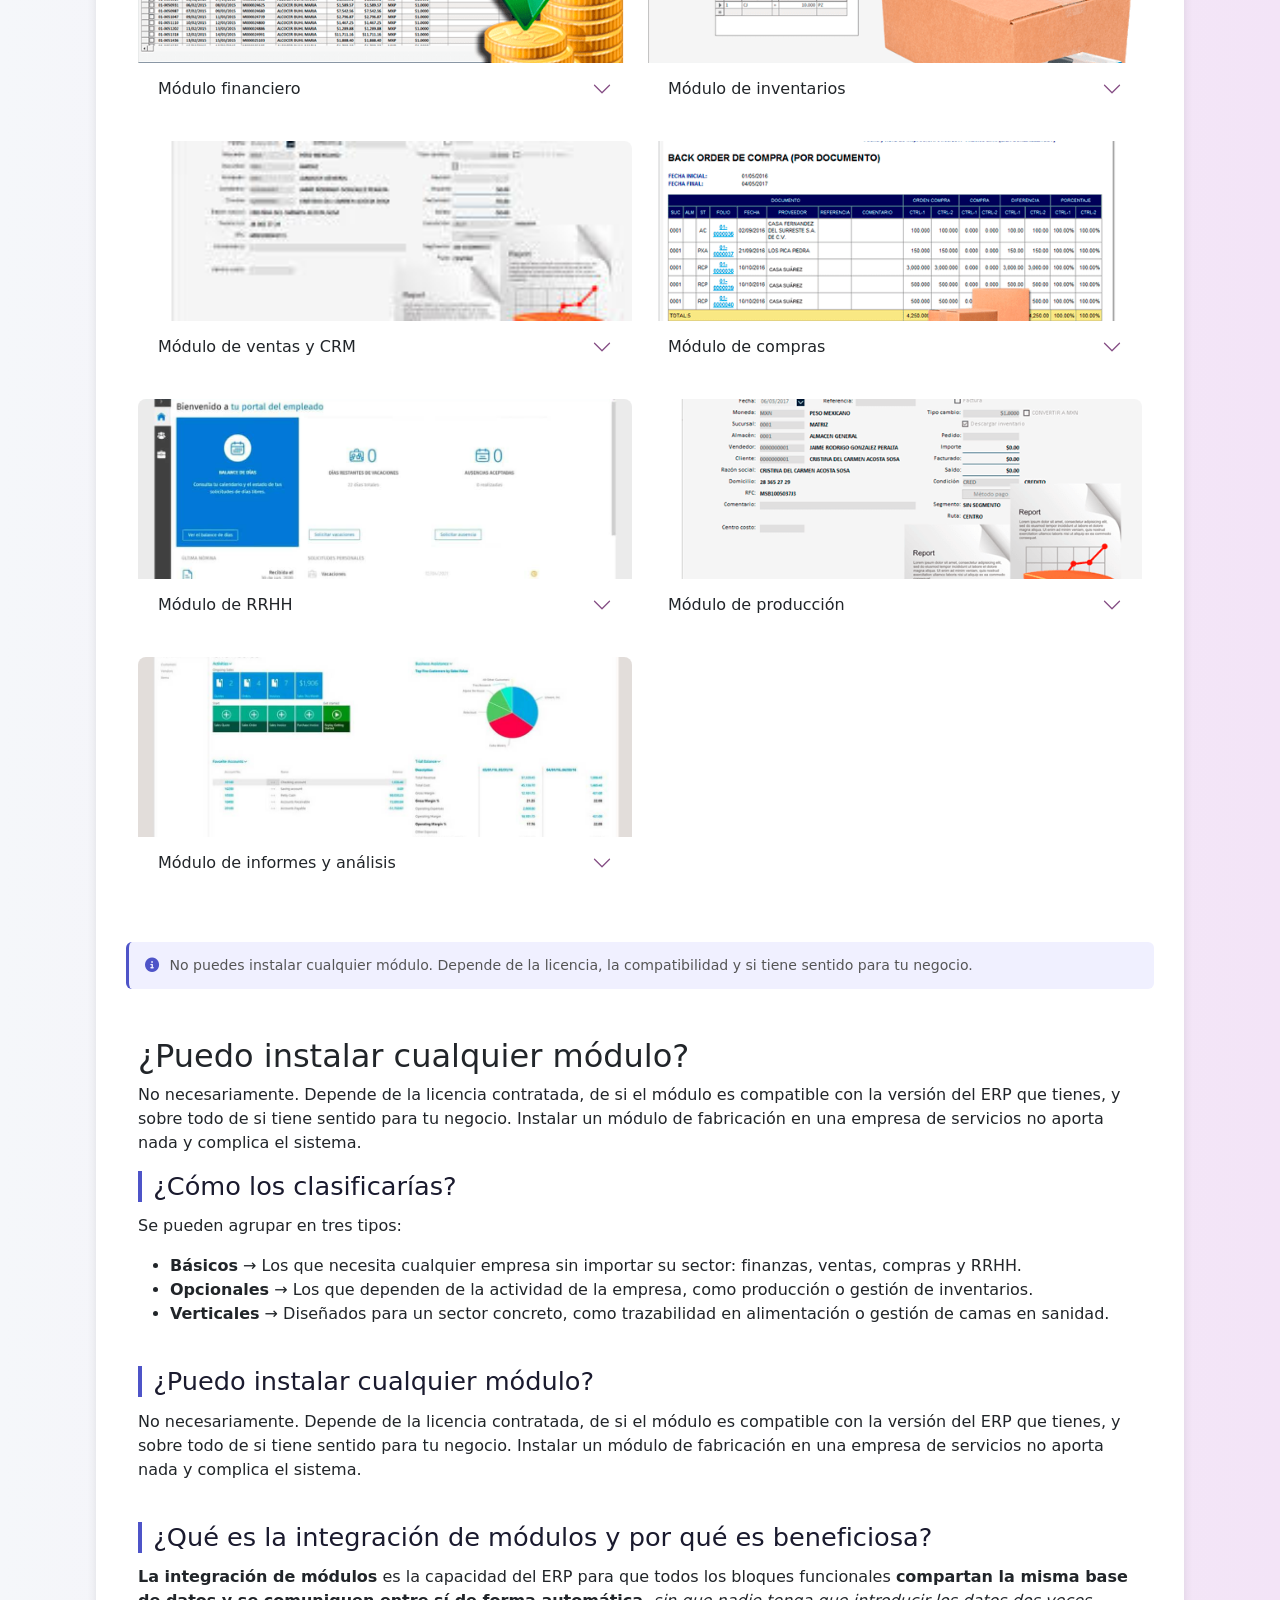
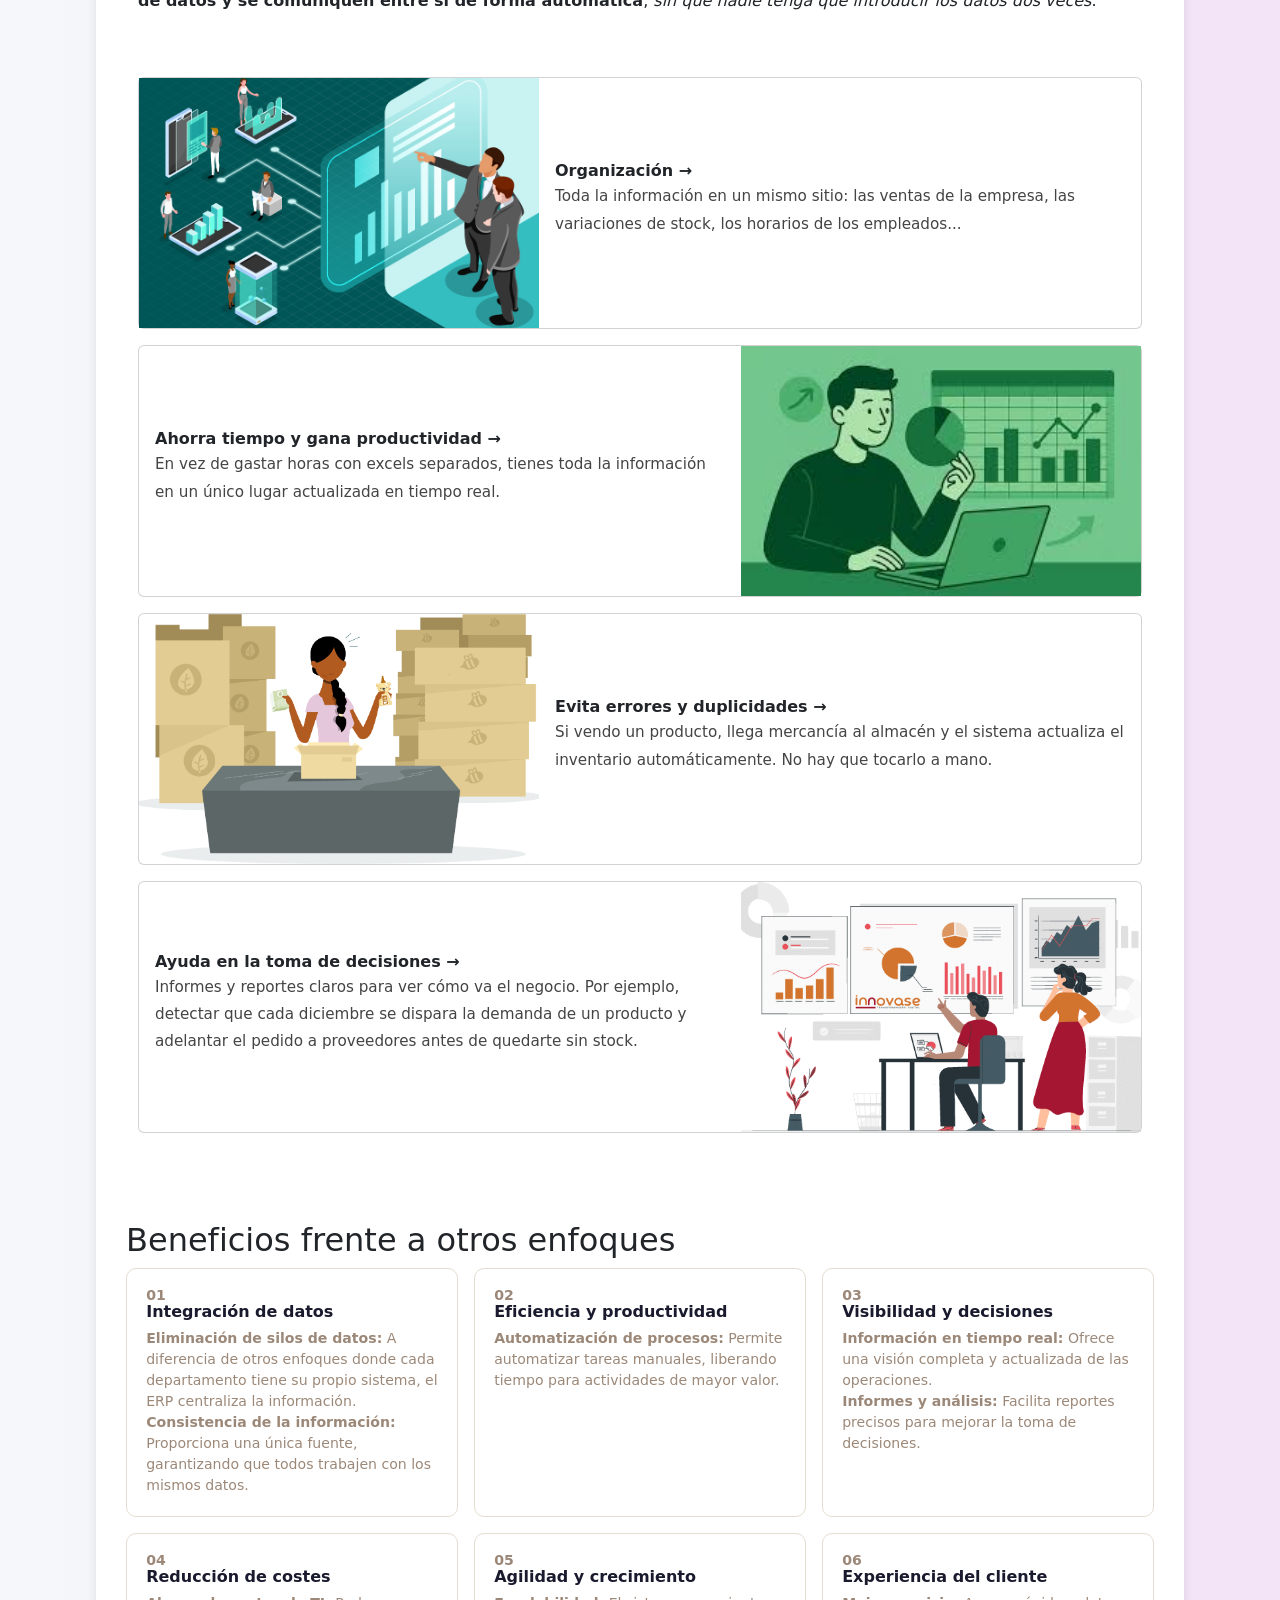
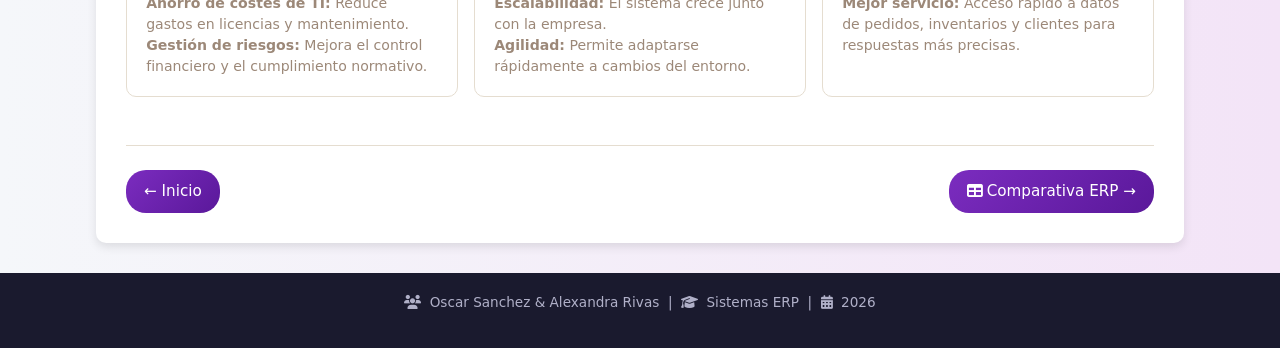
==== commit d09e86e9: "Medio echa" ====
--- a/paginas/introduccion.html
+++ b/paginas/introduccion.html
@@ -55,7 +55,7 @@
   <section class="bloque_texto_img invertido aparece">
     <div class="bloque_texto">
       <h2>¿Para qué sirve?</h2>
-      <p>Su <strong>función principal es conectar los departamentos</strong> que requieren una comunicación por dependencias de datos, <strong>asegurando que la información llegue correctamente</strong>./p>
+      <p>Su <strong>función principal es conectar los departamentos</strong> que requieren una comunicación por dependencias de datos, <strong>asegurando que la información llegue correctamente</strong>.</p>
     </div>
     <figure class="bloque_figura">
       <img src="../img/funcion.png" alt="Flujo de datos entre departamentos" />
@@ -210,70 +210,140 @@
           </div>
         </div>
       </div>
-
-    </div>
-  </div>
-
-    <p class="nota"><i class="fas fa-info-circle"></i> No puedes instalar cualquier módulo. Depende de la licencia, la compatibilidad y si tiene sentido para tu negocio.</p>
-  </section>
-
-  <!-- Vídeo explicativo -->
-  <section class="bloque_central aparece">
-    <h2><i class="fas fa-play-circle"></i> ¿Cómo funciona un ERP?</h2>
-    <div class="video_contenedor">
-      <iframe
-        src="https://www.youtube.com/embed/TpOrRFgFiMg"
-        title="Explicación de qué es un ERP"
-        allowfullscreen>
-      </iframe>
-    </div>
-  </section>
+    </div>
+  </div>
+
+  <p class="nota"><i class="fas fa-info-circle"></i> No puedes instalar cualquier módulo. Depende de la licencia, la compatibilidad y si tiene sentido para tu negocio.</p>
+  </section>
+
+
+
+  <section class="container my-5">
+
+    <h2 class="mt-5">¿Puedo instalar cualquier módulo?</h2>
+    <p>No necesariamente. Depende de la licencia contratada, de si el módulo es compatible con la versión del ERP que tienes, y sobre todo de si tiene sentido para tu negocio. Instalar un módulo de fabricación en una empresa de servicios no aporta nada y complica el sistema.</p>
+
+
+    <div class="bloque_texto">
+        <h2>¿Cómo los clasificarías?</h2>
+    </div>
+    <p>Se pueden agrupar en tres tipos:</p>
+    <ul>
+      <li><strong>Básicos</strong> → Los que necesita cualquier empresa sin importar su sector: finanzas, ventas, compras y RRHH.</li>
+      <li><strong>Opcionales</strong> → Los que dependen de la actividad de la empresa, como producción o gestión de inventarios.</li>
+      <li><strong>Verticales</strong> → Diseñados para un sector concreto, como trazabilidad en alimentación o gestión de camas en sanidad.</li>
+    </ul>
+    <br>
+
+    <div class="bloque_texto">
+        <h2>¿Puedo instalar cualquier módulo?</h2>
+    </div>
+    <p>No necesariamente. Depende de la licencia contratada, de si el módulo es compatible con la versión del ERP que tienes, y sobre todo de si tiene sentido para tu negocio. Instalar un módulo de fabricación en una empresa de servicios no aporta nada y complica el sistema.</p>
+    <br>
+
+
+    <div class="bloque_texto">
+        <h2>¿Qué es la integración de módulos y por qué es beneficiosa?</h2>
+    </div>
+    <p>
+    <strong>La integración de módulos</strong> es la capacidad del ERP para que todos los bloques funcionales <strong>compartan la misma base de datos y se comuniquen entre sí de forma automática</strong>, 
+    <em>sin que nadie tenga que introducir los datos dos veces</em>.
+  </p>
+  <br>
+
+
+  <div class="bloque_texto">
+    <h2<div class="container mt-4">
+
+  <div class="card mb-3 flex-row">
+    <img src="../img/organización.jpg" alt="Organización">
+    <div class="card-body">
+      <strong>Organización →</strong>
+      <p>Toda la información en un mismo sitio: las ventas de la empresa, las variaciones de stock, los horarios de los empleados...</p>
+    </div>
+  </div>
+
+  <div class="card mb-3 flex-row-reverse">
+    <img src="../img/tiempo.jpg" alt="Productividad">
+    <div class="card-body">
+      <strong>Ahorra tiempo y gana productividad →</strong>
+      <p>En vez de gastar horas con excels separados, tienes toda la información en un único lugar actualizada en tiempo real.</p>
+    </div>
+  </div>
+
+  <div class="card mb-3 flex-row">
+    <img src="../img/duplicidades.png" alt="Errores">
+    <div class="card-body">
+      <strong>Evita errores y duplicidades →</strong>
+      <p>Si vendo un producto, llega mercancía al almacén y el sistema actualiza el inventario automáticamente. No hay que tocarlo a mano.</p>
+    </div>
+  </div>
+
+  <div class="card mb-3 flex-row-reverse">
+    <img src="../img/decisiones.png" alt="Decisiones">
+    <div class="card-body">
+      <strong>Ayuda en la toma de decisiones →</strong>
+      <p>Informes y reportes claros para ver cómo va el negocio. Por ejemplo, detectar que cada diciembre se dispara la demanda de un producto y adelantar el pedido a proveedores antes de quedarte sin stock.</p>
+    </div>
+  </div>
+
+</div>
+</section>
+
 
   <!-- Beneficios con tarjetas Bootstrap -->
   <section class="bloque_central aparece">
     <h2>Beneficios frente a otros enfoques</h2>
     <div class="row g-3">
-      <div class="col-md-4">
-        <div class="tarjeta">
-          <p class="tarjeta_num">01</p>
-          <h3>Integración de datos</h3>
-          <p>Una única fuente de verdad. Sin duplicados ni silos de información.</p>
-        </div>
-      </div>
-      <div class="col-md-4">
-        <div class="tarjeta">
-          <p class="tarjeta_num">02</p>
-          <h3>Eficiencia operativa</h3>
-          <p>Automatiza tareas manuales repetitivas.</p>
-        </div>
-      </div>
-      <div class="col-md-4">
-        <div class="tarjeta">
-          <p class="tarjeta_num">03</p>
-          <h3>Visibilidad en tiempo real</h3>
-          <p>Decisiones basadas en datos actuales, no de ayer.</p>
-        </div>
-      </div>
-      <div class="col-md-4">
-        <div class="tarjeta">
-          <p class="tarjeta_num">04</p>
-          <h3>Reducción de costes</h3>
-          <p>Un sistema en vez de varios. Menos licencias, menos mantenimiento.</p>
-        </div>
-      </div>
-      <div class="col-md-4">
-        <div class="tarjeta">
-          <p class="tarjeta_num">05</p>
-          <h3>Escalabilidad</h3>
-          <p>Crece con la empresa. Añade módulos cuando los necesites.</p>
-        </div>
-      </div>
-      <div class="col-md-4">
-        <div class="tarjeta">
-          <p class="tarjeta_num">06</p>
-          <h3>Mejor servicio al cliente</h3>
-          <p>Respuestas más rápidas y precisas con datos integrados.</p>
-        </div>
+  <div class="col-md-4">
+      <div class="tarjeta">
+        <p class="tarjeta_num">01</p>
+        <h3>Integración de datos</h3>
+        <p><strong>Eliminación de silos de datos:</strong> A diferencia de otros enfoques donde cada departamento tiene su propio sistema, el ERP centraliza la información.</p>
+        <p><strong>Consistencia de la información:</strong> Proporciona una única fuente, garantizando que todos trabajen con los mismos datos.</p>
+      </div>
+    </div>
+
+    <div class="col-md-4">
+      <div class="tarjeta">
+        <p class="tarjeta_num">02</p>
+        <h3>Eficiencia y productividad</h3>
+        <p><strong>Automatización de procesos:</strong> Permite automatizar tareas manuales, liberando tiempo para actividades de mayor valor.</p>
+      </div>
+    </div>
+
+    <div class="col-md-4">
+      <div class="tarjeta">
+        <p class="tarjeta_num">03</p>
+        <h3>Visibilidad y decisiones</h3>
+        <p><strong>Información en tiempo real:</strong> Ofrece una visión completa y actualizada de las operaciones.</p>
+        <p><strong>Informes y análisis:</strong> Facilita reportes precisos para mejorar la toma de decisiones.</p>
+      </div>
+    </div>
+
+    <div class="col-md-4">
+      <div class="tarjeta">
+        <p class="tarjeta_num">04</p>
+        <h3>Reducción de costes</h3>
+        <p><strong>Ahorro de costes de TI:</strong> Reduce gastos en licencias y mantenimiento.</p>
+        <p><strong>Gestión de riesgos:</strong> Mejora el control financiero y el cumplimiento normativo.</p>
+      </div>
+    </div>
+
+    <div class="col-md-4">
+      <div class="tarjeta">
+        <p class="tarjeta_num">05</p>
+        <h3>Agilidad y crecimiento</h3>
+        <p><strong>Escalabilidad:</strong> El sistema crece junto con la empresa.</p>
+        <p><strong>Agilidad:</strong> Permite adaptarse rápidamente a cambios del entorno.</p>
+      </div>
+    </div>
+
+    <div class="col-md-4">
+      <div class="tarjeta">
+        <p class="tarjeta_num">06</p>
+        <h3>Experiencia del cliente</h3>
+        <p><strong>Mejor servicio:</strong> Acceso rápido a datos de pedidos, inventarios y clientes para respuestas más precisas.</p>
       </div>
     </div>
   </section>
--- a/css/style.css
+++ b/css/style.css
@@ -315,7 +315,6 @@
 }
 
 
-
 .texto_imagen {
   text-align: center;
   font-size: 0.9rem;
@@ -333,6 +332,19 @@
 .caja {
   border-radius: 8px;
   overflow: hidden;
+}
+
+.card.flex-row img,
+.card.flex-row-reverse img {
+  width: 400px;
+  height: 250px;
+  object-fit: cover;
+  flex-shrink: 0;
+}
+
+.card.flex-row,
+.card.flex-row-reverse {
+  align-items: center;
 }
 
 /* Acordeón */
@@ -612,20 +624,26 @@
   border: none;
 }
 
-/* ====== YOUTUBE ====== */
-.lista_videos {
-  display: grid;
-  grid-template-columns: repeat(auto-fill, minmax(300px, 1fr));
-  gap: 1.5rem;
-  margin-top: 1.5rem;
-}
-
+
+
+
+.video_contenedor {
+  position: relative;
+  padding-bottom: 56.25%;
+  height: 0;
+}
+
+.video_contenedor iframe {
+  position: absolute;
+  top: 0;
+  left: 0;
+  width: 100%;
+  height: 100%;
+}
 .tarjeta_video {
-  background: #fff;
-  border: 1px solid var(--borde);
-  border-radius: 12px;
-  overflow: hidden;
-  box-shadow: 0 2px 10px rgba(0,0,0,0.06);
+  width: 100%;
+  max-width: 100%;
+  box-sizing: border-box;
 }
 
 .tarjeta_video .video_contenedor {
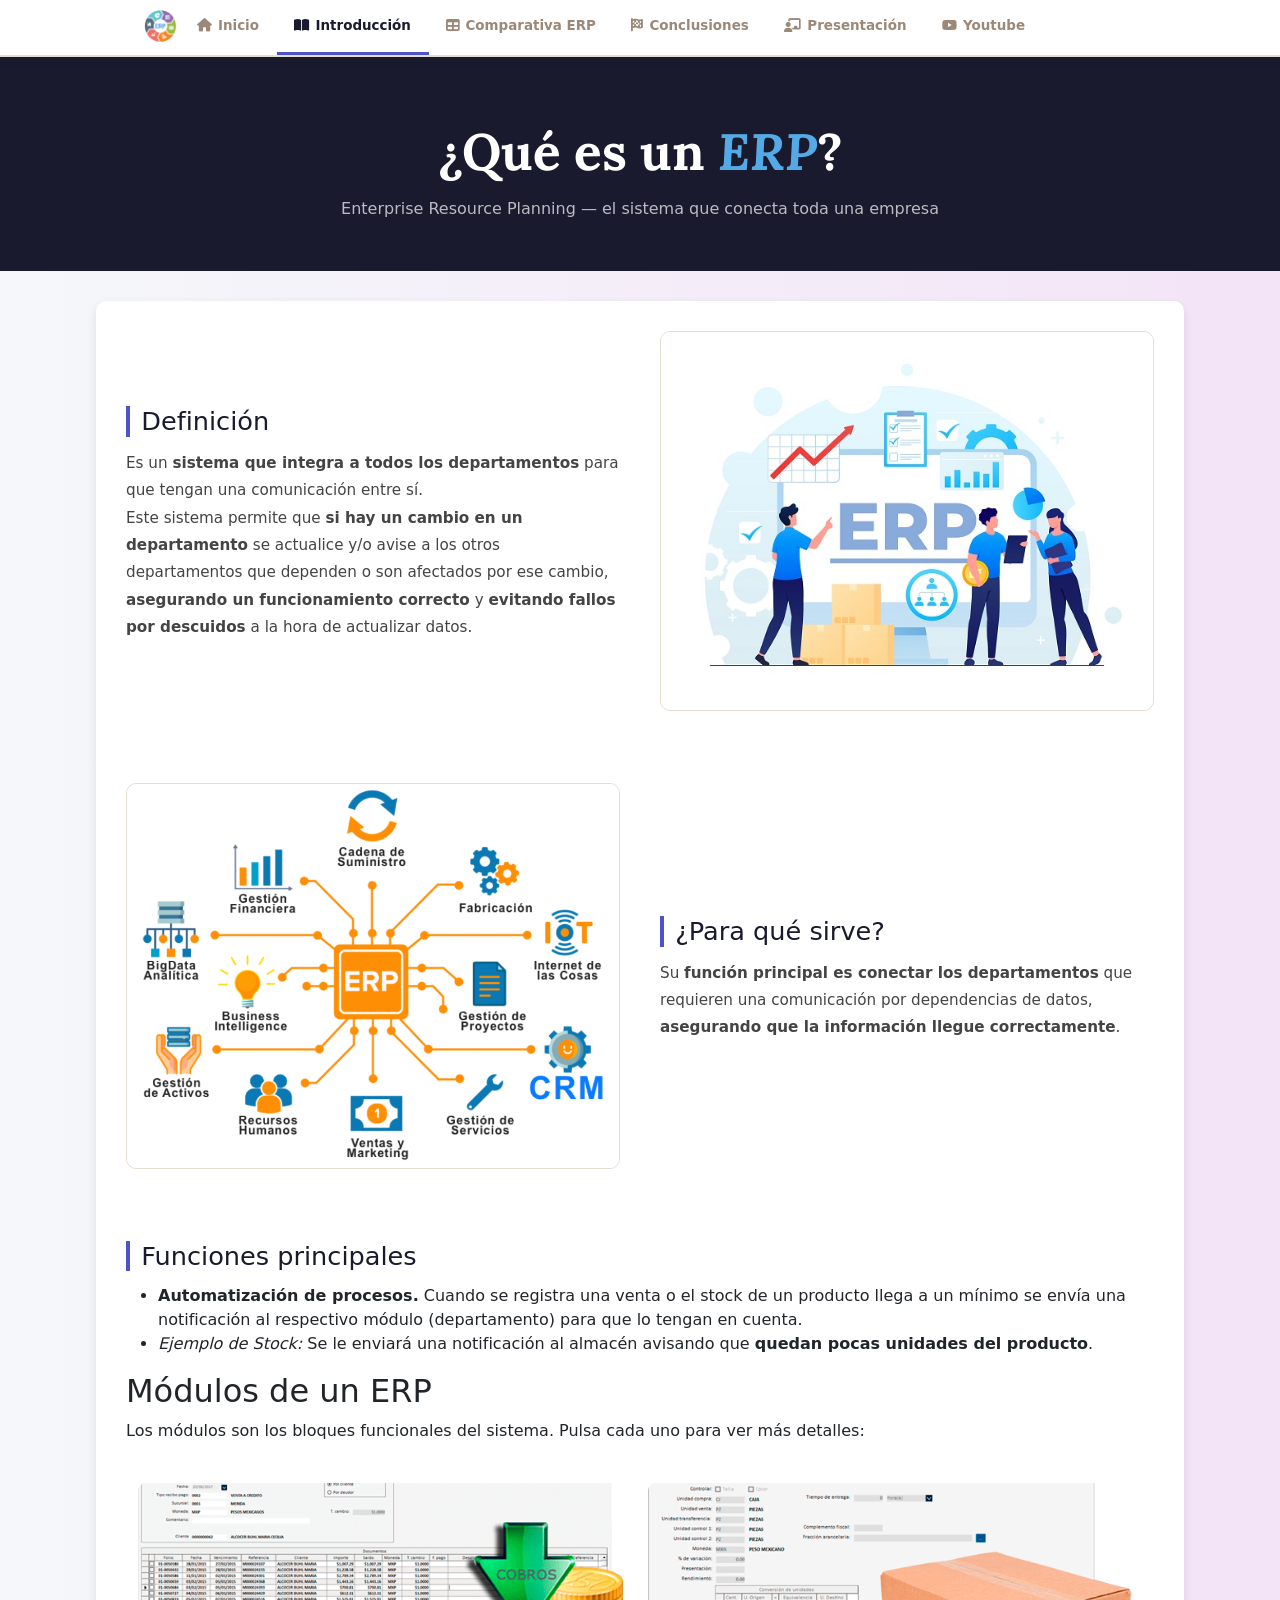
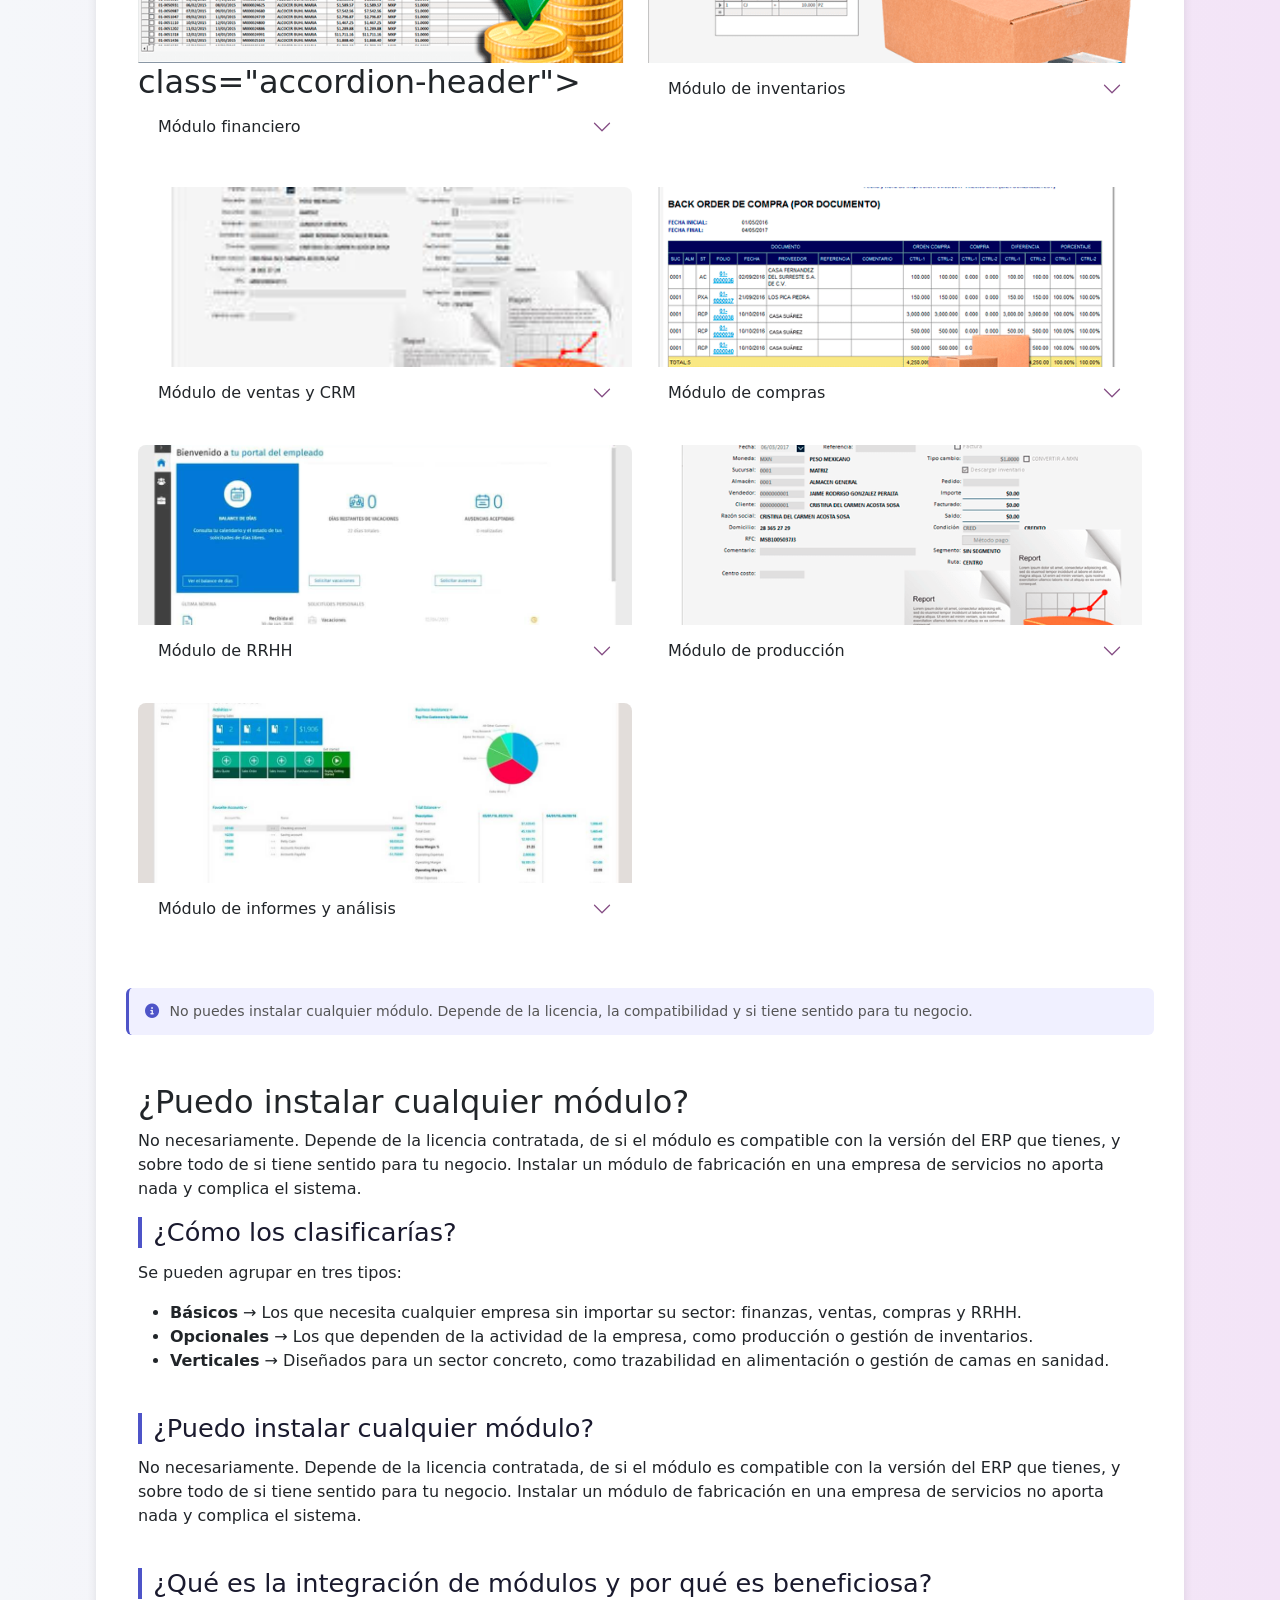
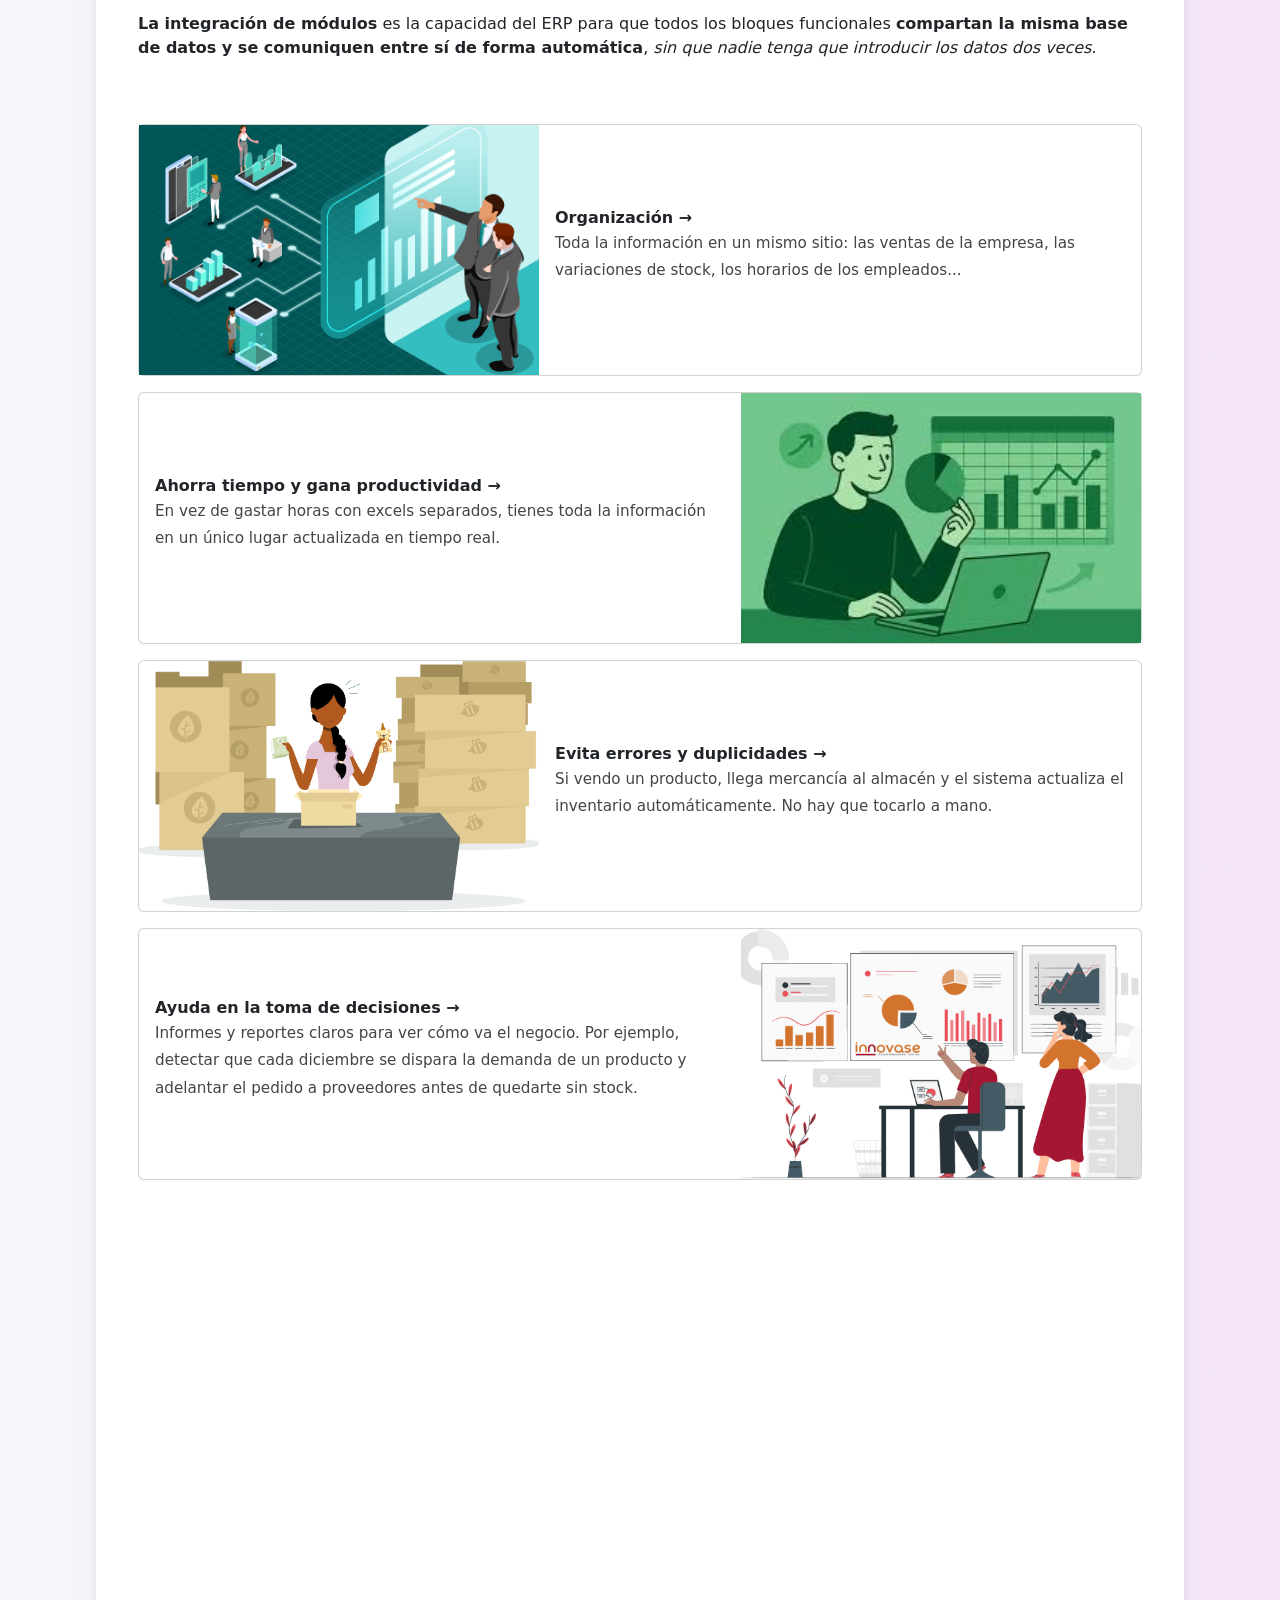
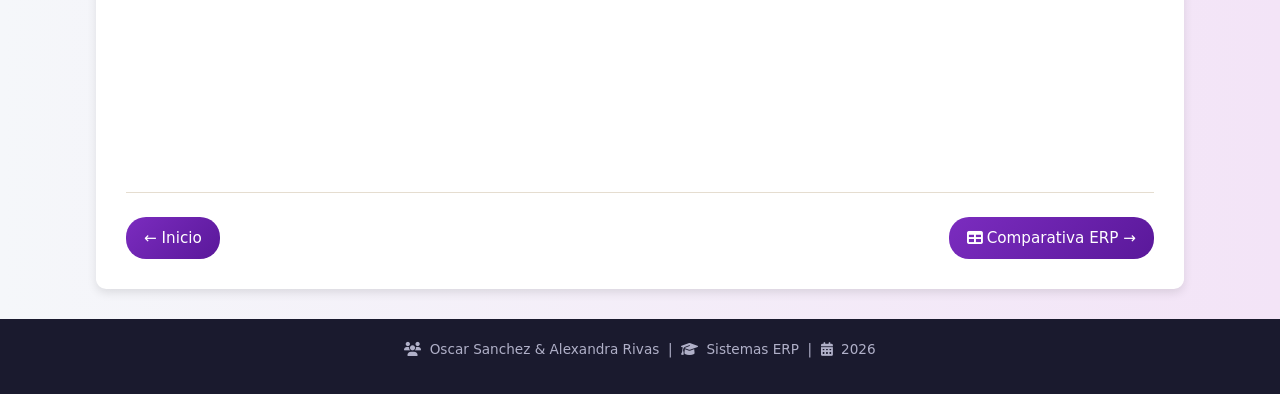
==== commit a445e646: "Acabado" ====
--- a/paginas/introduccion.html
+++ b/paginas/introduccion.html
@@ -89,7 +89,7 @@
         <div class="caja accordion" id="grupo1">
           <img class="foto" src="../img/financiero.png" alt="Financiero">
           <div class="accordion-item border-0">
-            <h2 class="accordion-header">
+            <h2> class="accordion-header">
               <button class="accordion-button collapsed" type="button" data-bs-toggle="collapse" data-bs-target="#uno" data-bs-parent="#grupo1">
                 Módulo financiero
               </button>
--- a/css/style.css
+++ b/css/style.css
@@ -492,7 +492,7 @@
 /* ====== TARJETAS ERP ====== */
 .rejilla_erp {
   display: grid;
-  grid-template-columns: repeat(auto-fill, minmax(300px, 1fr));
+  grid-template-columns: repeat(auto-fill, minmax(300px,1fr 2fr));
   gap: 1.4rem;
   margin-top: 2rem;
 }
@@ -625,8 +625,6 @@
 }
 
 
-
-
 .video_contenedor {
   position: relative;
   padding-bottom: 56.25%;
@@ -684,6 +682,295 @@
 @keyframes subirFade {
   from { opacity: 0; transform: translateY(18px); }
   to   { opacity: 1; transform: translateY(0); }
+}
+
+/* ESTILOS DEL POWEPONIT (PRESENTACON)*/
+
+/* ─── Página ─────────────────────────────────────────────── */
+.pagina1 {
+  font-family: 'DM Sans', sans-serif;
+  background-color: #0e0f13;
+  min-height: 100vh; /*vh tamaño de la ventana*/
+  display: flex;
+  flex-direction: column;
+  align-items: center;
+  justify-content: center;
+  padding: 40px 20px 60px;
+  position: relative;
+  overflow: hidden;
+}
+ 
+/* ─── Cabecera ───────────────────────────────────────────── */
+.cabecera {
+  text-align: center;
+  margin-bottom: 36px;
+}
+ 
+.cabecera-etiqueta {
+  display: inline-block;
+  font-size: 11px;
+  font-weight: 500;
+  letter-spacing: 3px;
+  text-transform: uppercase;
+  color: #6dbbe8;
+  border: 1px solid rgba(109, 150, 232, 0.3);
+  padding: 5px 14px;
+  border-radius: 20px;
+  margin-bottom: 14px;
+}
+ 
+.cabecera-titulo {
+  font-family: 'Playfair Display', Georgia, serif;
+  font-size: 42px;
+  font-weight: 900;
+  color: #e8e9ed;
+  letter-spacing: -1px;
+  line-height: 1.1;
+}
+ 
+.cabecera-titulo span {
+  color: #6dbbe8;
+}
+ 
+/* ─── Envoltorio del carrusel ────────────────────────────── */
+.envoltorio-carrusel {
+  width: 850px;
+}
+ 
+/* ─── Diapositiva ────────────────────────────────────────── */
+.diapositiva {
+  background-color: #16181f;
+  border: 1px solid #2a2d38;
+  border-radius: 14px;
+  padding: 52px 60px;
+  height: 450px;
+  display: flex;
+  flex-direction: column;
+  justify-content: center;
+  box-shadow: 0 8px 40px rgba(0, 0, 0, 0.5);
+}
+ 
+/* ─── Número de diapositiva ──────────────────────────────── */
+.numero-diapositiva {
+  font-size: 11px;
+  font-weight: 500; /*grosor de la letra*/
+  letter-spacing: 3px; /*espacio entre letras*/
+  text-transform: uppercase; /*Pasa el texto a mayúsculas*/
+  color: #6dbbe8;
+  margin-bottom: 18px;
+  display: flex;
+  align-items: center;
+  gap: 10px; /*espacio entre elementos*/
+}
+ 
+.numero-diapositiva::after { /*Linea*/
+  content: '';
+  flex: 1;
+  height: 1px;
+  background: #2a2d38;
+}
+ 
+/* ─── Títulos ────────────────────────────────────────────── */
+.diapositiva-titulo {
+  font-family: 'Playfair Display', Georgia, serif;
+  font-size: 32px;
+  font-weight: 700;
+  color: #e8e9ed;
+  line-height: 1.25; /*la distancia vertical entre las líneas de texto.*/
+  margin-bottom: 20px;
+}
+ 
+/* ─── Párrafos ───────────────────────────────────────────── */
+.diapositiva-texto {
+  font-size: 15px;
+  font-weight: 300;
+  color: #8b8fa8;
+  line-height: 1.8;
+  margin-bottom: 12px;
+}
+ 
+.diapositiva-texto strong {
+  color: #e8e9ed;
+  font-weight: 500;
+}
+ 
+/* ─── Lista ──────────────────────────────────────────────── */
+.lista-erp {
+  list-style: none;
+  padding: 0;
+  margin-top: 8px;
+  display: grid;
+  grid-template-columns: 1fr 1fr; /*fr: representar una fracción del espacio libre disponible en el contenedor de la cuadrícula.*/
+  gap: 0 28px;
+}
+ 
+.lista-erp-columna {
+  grid-template-columns: 1fr;
+}
+ 
+.lista-erp-elemento {
+  font-size: 14px;
+  font-weight: 300;
+  color: #8b8fa8;
+  padding: 9px 0 9px 20px;
+  border-bottom: 1px solid #2a2d38;
+  position: relative;
+  line-height: 1.5;
+}
+ 
+.lista-erp-elemento:last-child { 
+  border-bottom: none; 
+}
+ 
+.lista-erp-elemento::before {
+  content: "▸";
+  position: absolute;
+  left: 0;
+  color: #6dbbe8;
+  font-size: 10px;
+  top: 11px;
+}
+ 
+.lista-erp__elemento strong {
+  color: #e8e9ed;
+  font-weight: 500;
+  display: block;
+  font-size: 13px;
+}
+ 
+/* ─── Tabla comparativa ──────────────────────────────────── */
+.tabla-comparativa {
+  width: 100%;
+  border-collapse: collapse;
+  font-size: 13px;
+  margin-top: 12px;
+}
+ 
+.tabla-comparativa-encabezado th {
+  background: transparent;
+  color: #6dbbe8;
+  font-weight: 500;
+  font-size: 10px;
+  letter-spacing: 2px;
+  text-transform: uppercase;
+  padding: 10px 14px;
+  border-bottom: 1px solid rgba(232,201,109,0.4);
+  text-align: left;
+}
+ 
+.tabla-comparativa-fila td {
+  padding: 11px 14px;
+  border-bottom: 1px solid #2a2d38;
+  color: #8b8fa8;
+  vertical-align: middle;
+  font-weight: 300;
+}
+ 
+.tabla-comparativa-fila td:first-child {
+  color: #e8e9ed;
+  font-weight: 500;
+}
+ 
+.tabla-comparativa-fila:last-child td { border-bottom: none; }
+ 
+.tabla-comparativa-fila:hover td {
+  background-color: rgba(255,255,255,0.02);
+  transition: background-color 0.2s;
+}
+ 
+/* ─── Diapositiva portada / cierre ───────────────────────── */
+.diapositiva-portada {
+  background: linear-gradient(135deg, #091a29 0%, #16181f 65%);
+  border-color: rgba(109, 158, 232, 0.2);
+  text-align: center;
+  align-items: center;
+  overflow: hidden;
+  position: relative;
+}
+ 
+.diapositiva-portada::before {
+  content: 'ERP';
+  position: absolute;
+  font-family: 'Playfair Display', Georgia, serif;
+  font-size: 220px;
+  font-weight: 900;
+  color: rgba(232,201,109,0.04);
+  letter-spacing: -10px;
+  pointer-events: none;
+  top: 50%; left: 50%;
+  transform: translate(-50%, -50%);
+  white-space: nowrap;
+}
+ 
+.diapositiva-portada .numero-diapositiva { justify-content: center; }
+.diapositiva-portada .numero-diapositiva::after { display: none; }
+ 
+.diapositiva-portada .diapositiva-titulo {
+  font-size: 46px;
+  color: #6dbbe8;
+}
+ 
+.diapositiva-portada .diapositiva-texto {
+  max-width: 500px;
+}
+ 
+/* ─── Indicadores ────────────────────────────────────────── */
+.carousel-indicators {
+  bottom: -38px;
+  gap: 6px;
+}
+ 
+.carousel-indicators [data-bs-target] {
+  width: 6px; height: 6px;
+  border-radius: 50%;
+  background-color: #2a2d38;
+  border: none;
+  opacity: 1;
+  transition: background-color 0.3s, transform 0.3s;
+}
+ 
+.carousel-indicators .active {
+  background-color: #6dbbe8;
+  transform: scale(1.5);
+}
+ 
+/* ─── Botones de navegación ──────────────────────────────── */
+.control-anterior,
+.control-siguiente {
+  width: 42px !important;
+  height: 42px !important;
+  background-color: #16181f !important;
+  border: 1px solid #2a2d38 !important;
+  border-radius: 50% !important;
+  opacity: 1 !important;
+  top: 50% !important;
+  transform: translateY(-50%) !important;
+  transition: border-color 0.25s, transform 0.25s !important;
+}
+ 
+.control-anterior { left: -21px !important; }
+.control-siguiente { right: -21px !important; }
+ 
+.control-anterior:hover,
+.control-siguiente:hover {
+  border-color: #6dbbe8 !important;
+  transform: translateY(-50%) scale(1.1) !important;
+}
+ 
+.control-anterior .carousel-control-prev-icon,
+.control-siguiente .carousel-control-next-icon {
+  width: 14px; height: 14px;
+  filter: brightness(0) invert(0.7);
+}
+ 
+/* ─── Pie ─────────────────────────────────────────────────── */
+.pie {
+  margin-top: 58px;
+  font-size: 11px;
+  color: #8b8fa8;
+  opacity: 0.35;
+  letter-spacing: 1.5px;
+  text-transform: uppercase;
 }
 
 /* ====== RESPONSIVE ====== */
